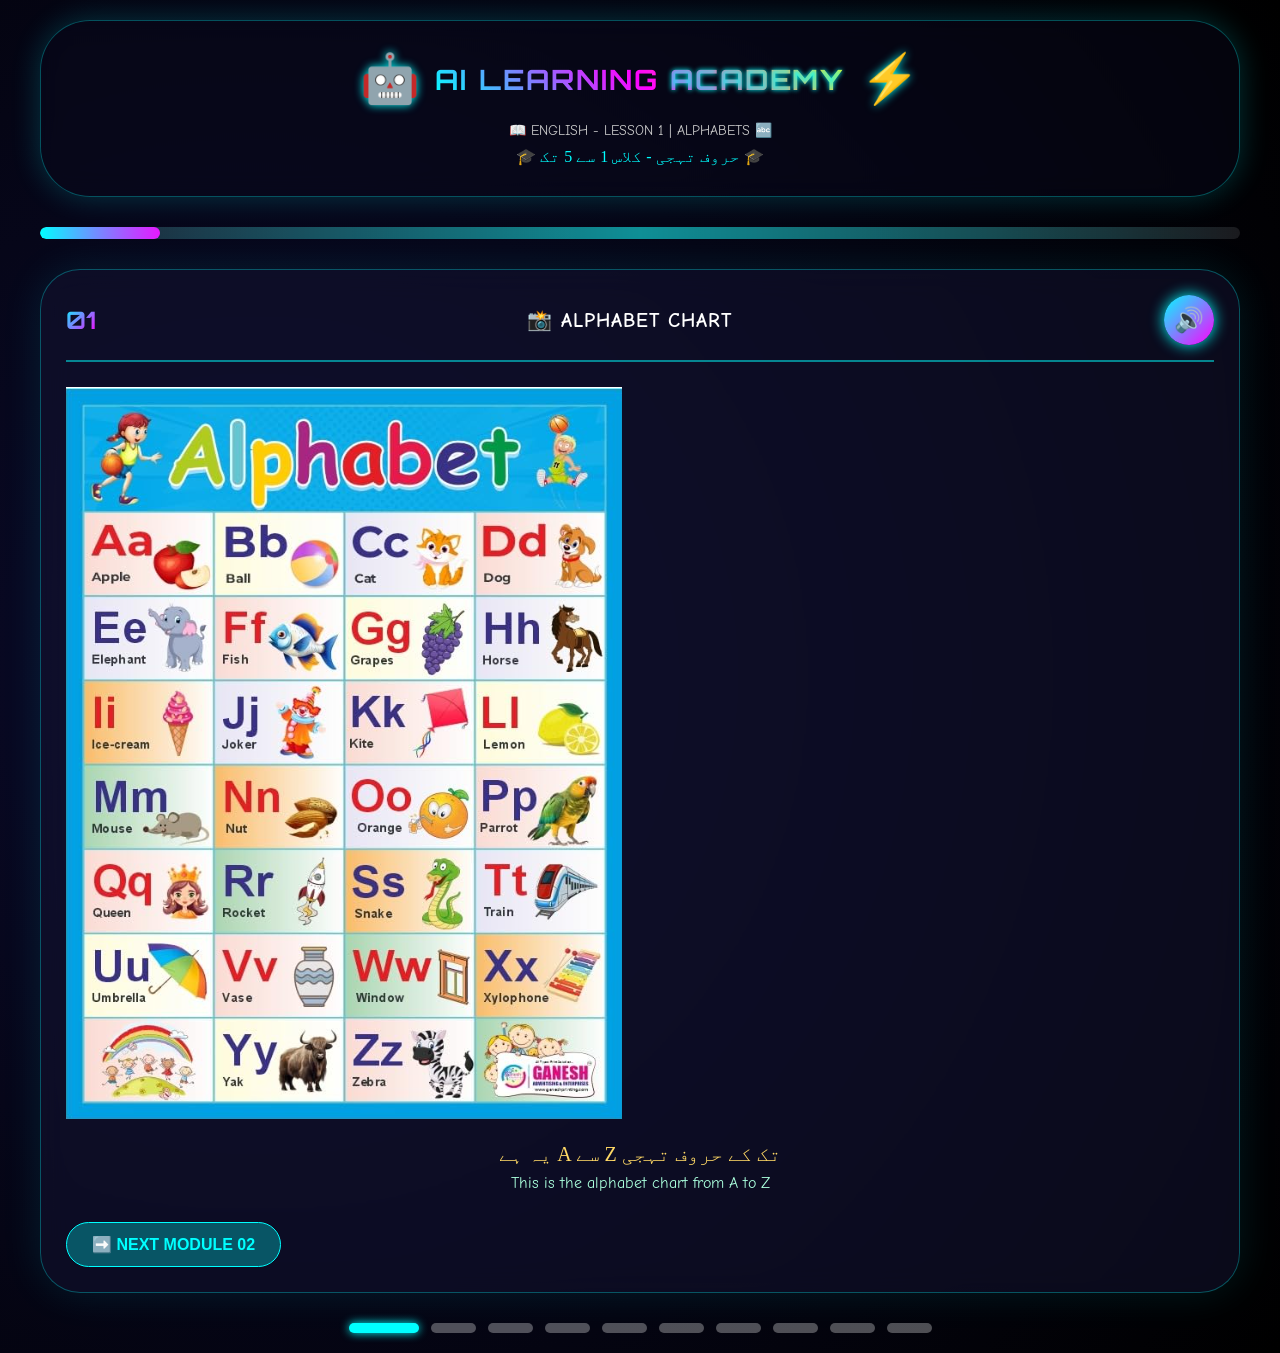
==== index.html @ c257095f "Lession-1 Dates-24-4-2026 First" ====
<!DOCTYPE html>
<html lang="ur">
<head>
    <meta charset="UTF-8">
    <meta name="viewport" content="width=device-width, initial-scale=1.0, user-scalable=yes, viewport-fit=cover">
    <title>AI Kids Learning - English Lesson 1: Alphabets</title>
    <link rel="stylesheet" href="style.css">
    <link href="https://fonts.googleapis.com/css2?family=Orbitron:wght@400;700;900&family=Comic+Neue:wght@400;700&display=swap" rel="stylesheet">
</head>
<body>
    <div class="glass-container">
        <!-- Futuristic Header - Animation Removed -->
        <header class="futuristic-header">
            <div class="hologram-effect">
                <span class="ai-emoji">🤖</span>
                <h1>AI LEARNING<span class="glow-text"> ACADEMY</span></h1>
                <span class="ai-emoji">⚡</span>
            </div>
            <div class="lesson-badge">
                <p>📖 ENGLISH - LESSON 1 | ALPHABETS 🔤</p>
                <p class="urdu-header">🎓 حروف تہجی - کلاس 1 سے 5 تک 🎓</p>
            </div>
        </header>

        <!-- Neon Progress Bar -->
        <div class="neon-progress">
            <div class="progress-bar-fill" id="progressBarFill"></div>
            <div class="progress-glow"></div>
        </div>

        <!-- Main Touch-Friendly Modules -->
        <main id="mainContent">
            <!-- MODULE 1: Alphabet Image -->
            <div id="module1" class="module active" data-module="1">
                <div class="module-card glass-card">
                    <div class="module-title">
                        <span class="module-num">01</span>
                        <h2>📸 ALPHABET CHART</h2>
                        <button class="voice-btn" data-voice="module1">🔊</button>
                    </div>
                    <div class="module-content">
                        <div class="image-container">
                            <img src="images/Alphabets.png" alt="Alphabets" id="alphabetImage" onerror="this.src='https://via.placeholder.com/800x400/1a1a2e/0ee?text=ALPHABETS+A+TO+Z'">
                            <div class="image-glow"></div>
                        </div>
                        <div class="bilingual-text">
                            <p class="urdu-text">یہ ہے A سے Z تک کے حروف تہجی</p>
                            <p class="english-text">This is the alphabet chart from A to Z</p>
                        </div>
                    </div>
                    <div class="nav-buttons">
                        <button class="next-btn" data-next="module2">➡️ NEXT MODULE 02</button>
                    </div>
                </div>
            </div>

            <!-- MODULE 2: A to E -->
            <div id="module2" class="module" data-module="2">
                <div class="module-card glass-card">
                    <div class="module-title">
                        <span class="module-num">02</span>
                        <h2>🎨 A - E | حروف ا سے ای</h2>
                        <button class="voice-btn" data-voice="module2">🔊</button>
                    </div>
                    <div class="module-content">
                        <div class="letters-futuristic">
                            <div class="letter-tile" data-letter="A" data-urdu="اے - سیب" data-eng="A for Apple">A <span class="letter-urdu">(اے - سیب)</span></div>
                            <div class="letter-tile" data-letter="B" data-urdu="بی - گیند" data-eng="B for Ball">B <span class="letter-urdu">(بی - گیند)</span></div>
                            <div class="letter-tile" data-letter="C" data-urdu="سی - بلی" data-eng="C for Cat">C <span class="letter-urdu">(سی - بلی)</span></div>
                            <div class="letter-tile" data-letter="D" data-urdu="ڈی - کتا" data-eng="D for Dog">D <span class="letter-urdu">(ڈی - کتا)</span></div>
                            <div class="letter-tile" data-letter="E" data-urdu="ای - ہاتھی" data-eng="E for Elephant">E <span class="letter-urdu">(ای - ہاتھی)</span></div>
                        </div>
                        <div class="bilingual-text">
                            <p class="urdu-text">ان حروف کو ٹچ کریں اور سنیں</p>
                            <p class="english-text">Tap any letter to learn and listen</p>
                        </div>
                    </div>
                    <div class="nav-buttons">
                        <button class="prev-btn" data-prev="module1">⬅️ PREV</button>
                        <button class="next-btn" data-next="module3">NEXT ➡️</button>
                    </div>
                </div>
            </div>

            <!-- MODULE 3: F to J Floating -->
            <div id="module3" class="module" data-module="3">
                <div class="module-card glass-card">
                    <div class="module-title">
                        <span class="module-num">03</span>
                        <h2>🎭 F - J | حروف ایف سے جے</h2>
                        <button class="voice-btn" data-voice="module3">🔊</button>
                    </div>
                    <div class="module-content">
                        <div class="floating-letters">
                            <div class="float-tile" data-letter="F" data-urdu="ایف - مچھلی" data-eng="F for Fish">F 🐟</div>
                            <div class="float-tile" data-letter="G" data-urdu="جی - انگور" data-eng="G for Grapes">G 🍇</div>
                            <div class="float-tile" data-letter="H" data-urdu="ایچ - گھر" data-eng="H for House">H 🏠</div>
                            <div class="float-tile" data-letter="I" data-urdu="آئی - آئس کریم" data-eng="I for Ice Cream">I 🍦</div>
                            <div class="float-tile" data-letter="J" data-urdu="جے - جوس" data-eng="J for Juice">J 🥤</div>
                        </div>
                        <div class="bilingual-text">
                            <p class="urdu-text">یہ حروف حرکت کر رہے ہیں - انہیں ٹچ کریں</p>
                            <p class="english-text">Floating letters - tap to learn</p>
                        </div>
                    </div>
                    <div class="nav-buttons">
                        <button class="prev-btn" data-prev="module2">⬅️ PREV</button>
                        <button class="next-btn" data-next="module4">NEXT ➡️</button>
                    </div>
                </div>
            </div>

            <!-- MODULE 4: K to O Emoji -->
            <div id="module4" class="module" data-module="4">
                <div class="module-card glass-card">
                    <div class="module-title">
                        <span class="module-num">04</span>
                        <h2>😊 K - O | حروف کے سے او</h2>
                        <button class="voice-btn" data-voice="module4">🔊</button>
                    </div>
                    <div class="module-content">
                        <div class="emoji-grid">
                            <div class="emoji-tile" data-letter="K" data-urdu="کے - بادشاہ" data-eng="K for King">K 👑</div>
                            <div class="emoji-tile" data-letter="L" data-urdu="ایل - شیر" data-eng="L for Lion">L 🦁</div>
                            <div class="emoji-tile" data-letter="M" data-urdu="ایم - بندر" data-eng="M for Monkey">M 🐒</div>
                            <div class="emoji-tile" data-letter="N" data-urdu="این - گھونسلا" data-eng="N for Nest">N 🪹</div>
                            <div class="emoji-tile" data-letter="O" data-urdu="او - الو" data-eng="O for Owl">O 🦉</div>
                        </div>
                    </div>
                    <div class="nav-buttons">
                        <button class="prev-btn" data-prev="module3">⬅️ PREV</button>
                        <button class="next-btn" data-next="module5">NEXT ➡️</button>
                    </div>
                </div>
            </div>

            <!-- MODULE 5: Simple Match Game - Fixed -->
            <div id="module5" class="module" data-module="5">
                <div class="module-card glass-card">
                    <div class="module-title">
                        <span class="module-num">05</span>
                        <h2>🧩 MATCH THE LETTER | حرف ملائیں</h2>
                        <button class="voice-btn" data-voice="module5">🔊</button>
                    </div>
                    <div class="module-content">
                        <div class="puzzle-hint">
                            <p class="urdu-hint">👉 کھیلنے کا طریقہ: پہلے بائیں طرف والے حرف کو ٹچ کریں، پھر دائیں طرف والی تصویر کو ٹچ کریں 👈</p>
                            <p class="english-hint">👉 How to play: First tap the letter on the left, then tap the picture on the right 👈</p>
                        </div>
                        <div class="match-simple">
                            <div class="match-letters">
                                <div class="match-letter" data-letter="P" data-match="penguin">🔤 P</div>
                                <div class="match-letter" data-letter="Q" data-match="queen">🔤 Q</div>
                                <div class="match-letter" data-letter="R" data-match="rabbit">🔤 R</div>
                            </div>
                            <div class="match-pictures">
                                <div class="match-pic" data-pic="penguin">🐧 Penguin</div>
                                <div class="match-pic" data-pic="queen">👸 Queen</div>
                                <div class="match-pic" data-pic="rabbit">🐇 Rabbit</div>
                            </div>
                        </div>
                        <div id="matchMessage" class="match-message"></div>
                    </div>
                    <div class="nav-buttons">
                        <button class="prev-btn" data-prev="module4">⬅️ PREV</button>
                        <button class="next-btn" data-next="module6">NEXT ➡️</button>
                    </div>
                </div>
            </div>

            <!-- MODULE 6: U to Z Click Voice -->
            <div id="module6" class="module" data-module="6">
                <div class="module-card glass-card">
                    <div class="module-title">
                        <span class="module-num">06</span>
                        <h2>🎯 U - Z | حروف یو سے زیڈ</h2>
                        <button class="voice-btn" data-voice="module6">🔊</button>
                    </div>
                    <div class="module-content">
                        <div class="voice-letters">
                            <button class="voice-letter" data-letter="U" data-urdu="یو - چھتری" data-eng="U for Umbrella">U ☔</button>
                            <button class="voice-letter" data-letter="V" data-urdu="وی - وائلن" data-eng="V for Violin">V 🎻</button>
                            <button class="voice-letter" data-letter="W" data-urdu="ڈبلیو - وہیل" data-eng="W for Whale">W 🐋</button>
                            <button class="voice-letter" data-letter="X" data-urdu="ایکس - ایکس رے" data-eng="X for X-ray">X 🦴</button>
                            <button class="voice-letter" data-letter="Y" data-urdu="وائی - یویو" data-eng="Y for Yoyo">Y 🪀</button>
                            <button class="voice-letter" data-letter="Z" data-urdu="زیڈ - زیبرا" data-eng="Z for Zebra">Z 🦓</button>
                        </div>
                    </div>
                    <div class="nav-buttons">
                        <button class="prev-btn" data-prev="module5">⬅️ PREV</button>
                        <button class="next-btn" data-next="module7">NEXT ➡️</button>
                    </div>
                </div>
            </div>

            <!-- MODULE 7: Vowels Special -->
            <div id="module7" class="module" data-module="7">
                <div class="module-card glass-card">
                    <div class="module-title">
                        <span class="module-num">07</span>
                        <h2>⭐ VOWELS</h2>
                        <button class="voice-btn" data-voice="module7">🔊</button>
                    </div>
                    <div class="module-content">
                        <div class="vowels-neon">
                            <div class="vowel-neon" data-vowel="A">A 🎵</div>
                            <div class="vowel-neon" data-vowel="E">E 🎵</div>
                            <div class="vowel-neon" data-vowel="I">I 🎵</div>
                            <div class="vowel-neon" data-vowel="O">O 🎵</div>
                            <div class="vowel-neon" data-vowel="U">U 🎵</div>
                        </div>
                        <div class="bilingual-text">
                            <p class="english-text">These are vowels - every word needs a vowel</p>
                        </div>
                    </div>
                    <div class="nav-buttons">
                        <button class="prev-btn" data-prev="module6">⬅️ PREV</button>
                        <button class="next-btn" data-next="module8">NEXT ➡️</button>
                    </div>
                </div>
            </div>

                <!-- MODULE 8: Capital & Small - Random Button Changes Boxes -->
            <div id="module8" class="module" data-module="8">
                <div class="module-card glass-card">
                    <div class="module-title">
                        <span class="module-num">08</span>
                        <h2>🔠 CAPITAL & SMALL | بڑے اور چھوٹے حروف</h2>
                        <button class="voice-btn" data-voice="module8">🔊</button>
                    </div>
                    <div class="module-content">
                        <!-- Dynamic boxes - will change on random click -->
                        <div class="case-new" id="caseNewContainer">
                            <div class="capital-box" data-letter="A" data-type="capital">A <span class="capital-label">Capital A</span></div>
                            <div class="small-box" data-letter="a" data-type="small">a <span class="small-label">small a</span></div>
                            <div class="capital-box" data-letter="B" data-type="capital">B <span class="capital-label">Capital B</span></div>
                            <div class="small-box" data-letter="b" data-type="small">b <span class="small-label">small b</span></div>
                            <div class="capital-box" data-letter="C" data-type="capital">C <span class="capital-label">Capital C</span></div>
                            <div class="small-box" data-letter="c" data-type="small">c <span class="small-label">small c</span></div>
                        </div>
                        
                        <!-- Random Button -->
                        <div class="random-section">
                            <button id="randomLetterBtn" class="random-btn">🎲 RANDOM LETTER | کوئی بھی حرف 🎲</button>
                        </div>
                        
                        <div class="bilingual-text">
                            <p class="urdu-text">بڑے حروف (Capital) اور چھوٹے حروف (Small) - انہیں ٹچ کریں</p>
                            <p class="english-text">Capital letters and small letters - tap to listen</p>
                        </div>
                    </div>
                    <div class="nav-buttons">
                        <button class="prev-btn" data-prev="module7">⬅️ PREV</button>
                        <button class="next-btn" data-next="module9">NEXT ➡️</button>
                    </div>
                </div>
            </div>
            <!-- MODULE 9: Find Letter Game - Fixed -->
            <div id="module9" class="module" data-module="9">
                <div class="module-card glass-card">
                    <div class="module-title">
                        <span class="module-num">09</span>
                        <h2>🎮 FIND THE LETTER | حرف تلاش کریں</h2>
                        <button class="voice-btn" data-voice="module9">🔊</button>
                    </div>
                    <div class="module-content">
                        <div class="game-neon">
                            <p class="game-question-en" id="gameQuestionEn">Find letter "K"</p>
                            <p class="game-question-ur" id="gameQuestionUr">K حرف ڈھونڈو</p>
                            <div class="game-options" id="gameOptions"></div>
                            <div id="gameMsg" class="game-msg"></div>
                        </div>
                    </div>
                    <div class="nav-buttons">
                        <button class="prev-btn" data-prev="module8">⬅️ PREV</button>
                        <button class="next-btn" data-next="module10">NEXT ➡️</button>
                    </div>
                </div>
            </div>

            <!-- MODULE 10: Quiz - Fixed Voice -->
            <div id="module10" class="module" data-module="10">
                <div class="module-card glass-card">
                    <div class="module-title">
                        <span class="module-num">10</span>
                        <h2>🏆 FINAL QUIZ | آخری سوالات</h2>
                        <button class="voice-btn" data-voice="module10">🔊</button>
                    </div>
                    <div class="module-content">
                        <div id="quizContainer" class="quiz-neon"></div>
                        <button id="submitQuiz" class="submit-neon">✅ SUBMIT QUIZ</button>
                        <div id="quizResult" class="quiz-result"></div>
                    </div>
                    <div class="nav-buttons">
                        <button class="prev-btn" data-prev="module9">⬅️ PREV</button>
                    </div>
                </div>
            </div>
        </main>

        <!-- Touch Navigation Dots -->
        <div class="nav-dots" id="navDots"></div>
    </div>

    <script src="script.js"></script>
</body>
</html>
---- style.css ----
* {
    margin: 0;
    padding: 0;
    box-sizing: border-box;
    -webkit-tap-highlight-color: transparent;
}

body {
    min-height: 100vh;
    background: radial-gradient(circle at 20% 50%, #0a0a2a, #000000);
    font-family: 'Comic Neue', 'Orbitron', cursive;
    padding: 20px;
    overflow-x: hidden;
}

.glass-container {
    max-width: 1200px;
    margin: 0 auto;
}

/* Futuristic Header - NO ANIMATION */
.futuristic-header {
    text-align: center;
    padding: 30px 20px;
    background: rgba(10, 10, 30, 0.4);
    backdrop-filter: blur(12px);
    border-radius: 50px;
    margin-bottom: 30px;
    border: 1px solid rgba(0, 255, 255, 0.3);
    box-shadow: 0 0 30px rgba(0, 255, 255, 0.2);
}

.hologram-effect {
    display: flex;
    align-items: center;
    justify-content: center;
    gap: 15px;
    flex-wrap: wrap;
}

.ai-emoji {
    font-size: 48px;
    filter: drop-shadow(0 0 5px cyan);
}

.hologram-effect h1 {
    font-family: 'Orbitron', monospace;
    font-size: 28px;
    background: linear-gradient(45deg, cyan, magenta, yellow);
    -webkit-background-clip: text;
    background-clip: text;
    color: transparent;
    letter-spacing: 2px;
}

.glow-text {
    text-shadow: 0 0 5px cyan;
}

.lesson-badge {
    margin-top: 15px;
    font-size: 14px;
    color: #ccc;
}

.urdu-header {
    font-family: 'Noto Nastaliq Urdu', 'Jameel Noori Nastaleeq', serif;
    font-size: 16px;
    color: #0ff;
    margin-top: 8px;
}

/* Neon Progress Bar */
.neon-progress {
    position: relative;
    height: 12px;
    background: rgba(255,255,255,0.1);
    border-radius: 10px;
    margin-bottom: 30px;
    overflow: hidden;
}

.progress-bar-fill {
    width: 0%;
    height: 100%;
    background: linear-gradient(90deg, cyan, magenta);
    border-radius: 10px;
    transition: width 0.5s ease;
}

.progress-glow {
    position: absolute;
    top: 0;
    left: 0;
    width: 100%;
    height: 100%;
    background: linear-gradient(90deg, transparent, rgba(0,255,255,0.5), transparent);
    animation: shine 2s infinite;
}

@keyframes shine {
    0% { transform: translateX(-100%); }
    100% { transform: translateX(100%); }
}

/* Module Cards */
.module {
    display: none;
}

.module.active {
    display: block;
    animation: fadeSlide 0.5s ease;
}

@keyframes fadeSlide {
    from { opacity: 0; transform: translateX(30px); }
    to { opacity: 1; transform: translateX(0); }
}

.glass-card {
    background: rgba(20, 20, 50, 0.5);
    backdrop-filter: blur(15px);
    border-radius: 40px;
    border: 1px solid rgba(0, 255, 255, 0.3);
    box-shadow: 0 0 40px rgba(0, 255, 255, 0.1);
    padding: 25px;
}

.module-title {
    display: flex;
    align-items: center;
    justify-content: space-between;
    flex-wrap: wrap;
    gap: 15px;
    margin-bottom: 25px;
    padding-bottom: 15px;
    border-bottom: 2px solid rgba(0, 255, 255, 0.5);
}

.module-num {
    font-family: 'Orbitron', monospace;
    font-size: 24px;
    font-weight: bold;
    background: linear-gradient(135deg, cyan, magenta);
    -webkit-background-clip: text;
    background-clip: text;
    color: transparent;
}

.module-title h2 {
    font-size: 20px;
    color: white;
    letter-spacing: 1px;
}

.voice-btn {
    background: linear-gradient(135deg, cyan, magenta);
    border: none;
    width: 50px;
    height: 50px;
    border-radius: 50%;
    font-size: 24px;
    cursor: pointer;
    transition: all 0.3s;
    box-shadow: 0 0 15px cyan;
}

.voice-btn:active {
    transform: scale(0.9);
}

/* Bilingual Text */
.bilingual-text {
    text-align: center;
    margin: 20px 0;
}

.urdu-text {
    font-family: 'Noto Nastaliq Urdu', 'Jameel Noori Nastaleeq', serif;
    font-size: 20px;
    color: #ffd966;
    margin-bottom: 8px;
}

.english-text {
    font-size: 16px;
    color: #aaffdd;
}

/* Touch Letters */
.letters-futuristic, .floating-letters, .emoji-grid, .voice-letters, .vowels-neon {
    display: grid;
    grid-template-columns: repeat(auto-fit, minmax(120px, 1fr));
    gap: 15px;
    margin: 20px 0;
}

.letter-tile, .float-tile, .emoji-tile, .voice-letter, .vowel-neon {
    background: rgba(0, 255, 255, 0.1);
    border: 1px solid rgba(0, 255, 255, 0.5);
    border-radius: 20px;
    padding: 20px;
    text-align: center;
    font-size: 28px;
    font-weight: bold;
    color: cyan;
    cursor: pointer;
    transition: all 0.2s;
}

.letter-tile:active, .float-tile:active, .emoji-tile:active, .voice-letter:active {
    transform: scale(0.95);
    background: rgba(0, 255, 255, 0.3);
}

.letter-urdu {
    display: block;
    font-size: 14px;
    color: #ffaa88;
    font-family: 'Noto Nastaliq Urdu', serif;
}

/* Floating Animation */
.float-tile {
    animation: float 3s ease-in-out infinite;
}

@keyframes float {
    0%, 100% { transform: translateY(0px); }
    50% { transform: translateY(-15px); }
}

/* Module 5 - Simple Match Game */
.puzzle-hint {
    background: rgba(0, 255, 255, 0.2);
    border-radius: 20px;
    padding: 15px;
    margin-bottom: 20px;
    text-align: center;
}

.urdu-hint {
    font-family: 'Noto Nastaliq Urdu', serif;
    font-size: 16px;
    color: #ffd966;
    margin-bottom: 8px;
}

.english-hint {
    font-size: 14px;
    color: #aaffdd;
}

.match-simple {
    display: flex;
    justify-content: space-between;
    gap: 30px;
    flex-wrap: wrap;
}

.match-letters, .match-pictures {
    flex: 1;
    display: flex;
    flex-direction: column;
    gap: 15px;
}

.match-letter, .match-pic {
    background: rgba(0, 255, 255, 0.2);
    border: 2px solid cyan;
    border-radius: 20px;
    padding: 20px;
    text-align: center;
    font-size: 28px;
    font-weight: bold;
    color: cyan;
    cursor: pointer;
    transition: all 0.2s;
}

.match-letter.selected, .match-pic.selected {
    background: cyan;
    color: black;
    box-shadow: 0 0 20px cyan;
}

.match-letter:active, .match-pic:active {
    transform: scale(0.95);
}

.match-letter.matched, .match-pic.matched {
    background: #4CAF50;
    color: white;
    border-color: #4CAF50;
    cursor: default;
    opacity: 0.7;
}

.match-message {
    margin-top: 20px;
    padding: 15px;
    text-align: center;
    font-size: 18px;
    border-radius: 15px;
}

/* Module 8 - Capital/Small Design */
.case-new {
    display: grid;
    grid-template-columns: repeat(3, 1fr);
    gap: 20px;
    margin: 20px 0;
}

.capital-box, .small-box {
    background: rgba(0, 255, 255, 0.15);
    border: 2px solid cyan;
    border-radius: 25px;
    padding: 25px;
    text-align: center;
    cursor: pointer;
    transition: all 0.2s;
}

.capital-box {
    background: rgba(255, 0, 255, 0.15);
    border-color: magenta;
}

.capital-box:active, .small-box:active {
    transform: scale(0.95);
}

.capital-box {
    font-size: 48px;
    font-weight: bold;
    color: magenta;
}

.small-box {
    font-size: 48px;
    font-weight: bold;
    color: cyan;
}

.capital-label, .small-label {
    display: block;
    font-size: 14px;
    margin-top: 10px;
}

.capital-label {
    color: #ff88ff;
}

.small-label {
    color: #88ffff;
}

/* Random Section */
.random-section {
    text-align: center;
    margin: 25px 0;
    padding: 20px;
    background: rgba(0, 255, 255, 0.1);
    border-radius: 30px;
}

.random-btn {
    background: linear-gradient(135deg, #ff9800, #ff5722);
    border: none;
    padding: 15px 30px;
    font-size: 18px;
    font-weight: bold;
    border-radius: 50px;
    cursor: pointer;
    color: white;
    transition: all 0.2s;
}

.random-btn:active {
    transform: scale(0.95);
}

.random-display {
    margin-top: 20px;
    font-size: 64px;
    font-weight: bold;
    padding: 20px;
    background: rgba(0,0,0,0.5);
    border-radius: 30px;
    display: inline-block;
    min-width: 150px;
}

/* Module 9 Game */
.game-neon {
    text-align: center;
    padding: 20px;
}

.game-question-en {
    font-size: 32px;
    color: cyan;
    margin-bottom: 10px;
    font-weight: bold;
}

.game-question-ur {
    font-family: 'Noto Nastaliq Urdu', serif;
    font-size: 24px;
    color: #ffd966;
    margin-bottom: 25px;
}

.game-options {
    display: grid;
    grid-template-columns: repeat(2, 1fr);
    gap: 15px;
    max-width: 400px;
    margin: 0 auto;
}

.game-option {
    background: rgba(0, 255, 255, 0.2);
    padding: 20px;
    font-size: 32px;
    font-weight: bold;
    border: 1px solid cyan;
    border-radius: 20px;
    cursor: pointer;
    transition: all 0.2s;
}

.game-option:active {
    transform: scale(0.95);
    background: cyan;
    color: black;
}

.game-msg {
    margin-top: 20px;
    font-size: 18px;
    padding: 15px;
    border-radius: 15px;
}

/* Module 10 Quiz */
.quiz-neon {
    margin-bottom: 25px;
}

.quiz-question {
    background: rgba(0,0,0,0.5);
    border-radius: 20px;
    padding: 15px;
    margin-bottom: 15px;
}

.quiz-question p {
    color: white;
    font-size: 18px;
    margin-bottom: 12px;
}

.quiz-options {
    display: flex;
    flex-wrap: wrap;
    gap: 12px;
}

.quiz-option {
    display: flex;
    align-items: center;
    gap: 8px;
    background: rgba(255,255,255,0.1);
    padding: 10px 15px;
    border-radius: 30px;
    cursor: pointer;
}

.quiz-option span {
    color: white;
}

.quiz-option input {
    cursor: pointer;
    width: 18px;
    height: 18px;
}

.voice-btn-small {
    background: cyan;
    border: none;
    padding: 8px 16px;
    border-radius: 20px;
    font-size: 14px;
    cursor: pointer;
    margin-top: 10px;
    font-weight: bold;
}

.voice-btn-small:active {
    transform: scale(0.95);
}

.submit-neon {
    background: linear-gradient(135deg, cyan, magenta);
    border: none;
    padding: 15px 40px;
    font-size: 18px;
    font-weight: bold;
    border-radius: 50px;
    cursor: pointer;
    width: 100%;
    margin-top: 15px;
}

.quiz-result {
    margin-top: 20px;
    padding: 15px;
    text-align: center;
    font-size: 18px;
    border-radius: 20px;
}

/* Navigation Buttons */
.nav-buttons {
    display: flex;
    justify-content: space-between;
    gap: 15px;
    margin-top: 30px;
}

.prev-btn, .next-btn {
    background: rgba(0, 255, 255, 0.3);
    border: 1px solid cyan;
    padding: 12px 25px;
    border-radius: 40px;
    font-size: 16px;
    font-weight: bold;
    color: cyan;
    cursor: pointer;
    transition: all 0.2s;
}

.prev-btn:active, .next-btn:active {
    transform: scale(0.95);
    background: cyan;
    color: black;
}

/* Navigation Dots */
.nav-dots {
    display: flex;
    justify-content: center;
    gap: 12px;
    margin-top: 30px;
    flex-wrap: wrap;
}

.dot {
    width: 45px;
    height: 10px;
    background: rgba(255,255,255,0.3);
    border-radius: 10px;
    cursor: pointer;
    transition: all 0.3s;
}

.dot.active {
    background: cyan;
    width: 70px;
    box-shadow: 0 0 10px cyan;
}

/* Responsive */
@media (max-width: 768px) {
    body {
        padding: 10px;
    }
    
    .glass-card {
        padding: 15px;
    }
    
    .module-title h2 {
        font-size: 16px;
    }
    
    .letter-tile, .float-tile, .emoji-tile {
        font-size: 22px;
        padding: 12px;
    }
    
    .game-option {
        font-size: 24px;
        padding: 12px;
    }
    
    .case-new {
        grid-template-columns: repeat(2, 1fr);
    }
    
    .capital-box, .small-box {
        padding: 15px;
        font-size: 36px;
    }
    
    .random-display {
        font-size: 48px;
    }
}

@media (max-width: 480px) {
    .letters-futuristic, .floating-letters {
        grid-template-columns: repeat(2, 1fr);
    }
    
    .match-simple {
        flex-direction: column;
    }
    
    .case-new {
        grid-template-columns: repeat(2, 1fr);
    }
}
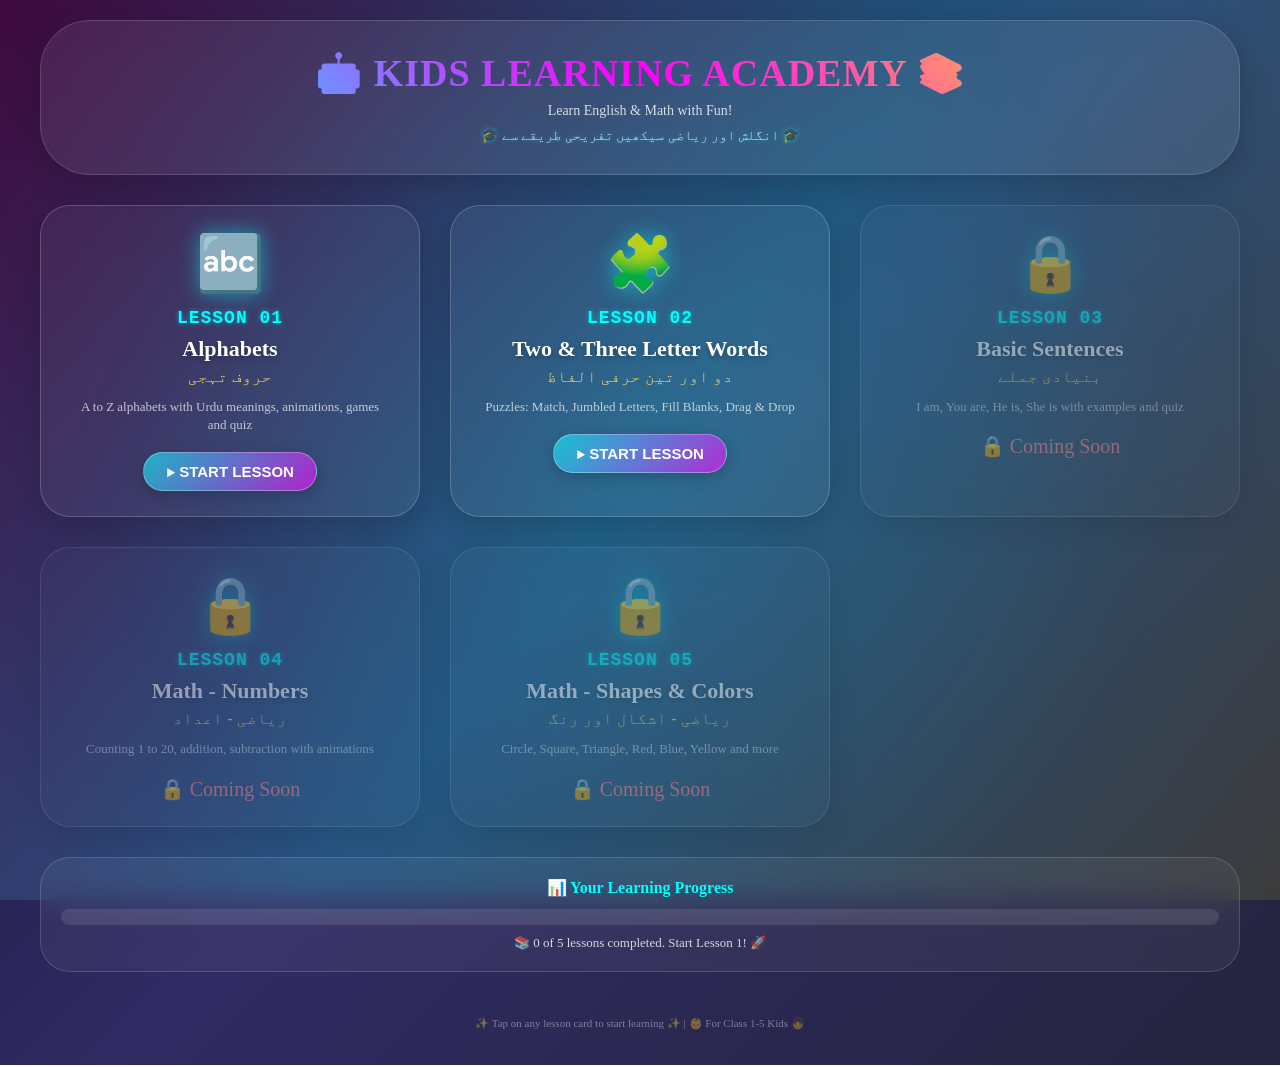
==== commit ceb0aa85: "Second-Commit date-26-402026" ====
--- a/index.html
+++ b/index.html
@@ -2,306 +2,519 @@
 <html lang="ur">
 <head>
     <meta charset="UTF-8">
-    <meta name="viewport" content="width=device-width, initial-scale=1.0, user-scalable=yes, viewport-fit=cover">
-    <title>AI Kids Learning - English Lesson 1: Alphabets</title>
-    <link rel="stylesheet" href="style.css">
-    <link href="https://fonts.googleapis.com/css2?family=Orbitron:wght@400;700;900&family=Comic+Neue:wght@400;700&display=swap" rel="stylesheet">
+    <meta name="viewport" content="width=device-width, initial-scale=1.0, user-scalable=yes">
+    <title>Kids Learning Academy - All Lessons</title>
+    <style>
+        /* Index Page Style - Pure Glassmorphism + Gradient Background */
+* {
+    margin: 0;
+    padding: 0;
+    box-sizing: border-box;
+    -webkit-tap-highlight-color: transparent;
+}
+
+body {
+    min-height: 100vh;
+    background: linear-gradient(135deg, #0f0c29, #302b63, #24243e);
+    font-family: 'Comic Neue', 'Segoe UI Emoji', 'Orbitron', cursive;
+    padding: 15px;
+    overflow-x: hidden;
+    position: relative;
+}
+
+/* Animated Gradient Background */
+body::before {
+    content: '';
+    position: fixed;
+    top: 0;
+    left: 0;
+    width: 100%;
+    height: 100%;
+    background: linear-gradient(125deg, 
+        rgba(255, 0, 150, 0.2), 
+        rgba(0, 255, 255, 0.2), 
+        rgba(255, 255, 0, 0.1));
+    z-index: -2;
+}
+
+body::after {
+    content: '';
+    position: fixed;
+    top: 0;
+    left: 0;
+    width: 100%;
+    height: 100%;
+    background: radial-gradient(circle at 50% 50%, rgba(0, 255, 255, 0.1), transparent 70%);
+    z-index: -1;
+}
+
+.container {
+    max-width: 1200px;
+    margin: 0 auto;
+    position: relative;
+    z-index: 1;
+}
+
+/* Pure Glass Header */
+.header {
+    text-align: center;
+    padding: 30px 20px;
+    background: rgba(255, 255, 255, 0.08);
+    backdrop-filter: blur(15px);
+    -webkit-backdrop-filter: blur(15px);
+    border-radius: 50px;
+    margin-bottom: 30px;
+    border: 1px solid rgba(255, 255, 255, 0.15);
+    box-shadow: 0 8px 32px rgba(0, 0, 0, 0.2);
+}
+
+.header h1 {
+    font-size: 28px;
+    background: linear-gradient(45deg, #00ffff, #ff00ff, #ffff00);
+    -webkit-background-clip: text;
+    background-clip: text;
+    color: transparent;
+    margin-bottom: 8px;
+    letter-spacing: 1px;
+}
+
+.header p {
+    color: rgba(255, 255, 255, 0.8);
+    font-size: 14px;
+}
+
+.urdu-title {
+    font-family: 'Noto Nastaliq Urdu', 'Jameel Noori Nastaleeq', serif;
+    color: #00ffff;
+    margin-top: 8px;
+    font-size: 16px;
+    text-shadow: 0 0 5px rgba(0, 255, 255, 0.5);
+}
+
+/* Lessons Grid - Mobile First */
+.lessons-grid {
+    display: grid;
+    grid-template-columns: 1fr;
+    gap: 20px;
+    margin-bottom: 30px;
+}
+
+/* Pure Glass Card - Mirror Effect */
+.lesson-card {
+    background: rgba(255, 255, 255, 0.05);
+    backdrop-filter: blur(20px);
+    -webkit-backdrop-filter: blur(20px);
+    border-radius: 30px;
+    border: 1px solid rgba(255, 255, 255, 0.2);
+    padding: 25px 20px;
+    text-align: center;
+    cursor: pointer;
+    transition: all 0.3s ease;
+    box-shadow: 0 8px 32px rgba(0, 0, 0, 0.2);
+}
+
+/* Mirror shine effect on card */
+.lesson-card::before {
+    content: '';
+    position: absolute;
+    top: 0;
+    left: -100%;
+    width: 100%;
+    height: 100%;
+    background: linear-gradient(90deg, transparent, rgba(255, 255, 255, 0.2), transparent);
+    transition: left 0.5s ease;
+    border-radius: 30px;
+}
+
+.lesson-card:hover::before {
+    left: 100%;
+}
+
+.lesson-card {
+    position: relative;
+    overflow: hidden;
+}
+
+.lesson-card:active {
+    transform: scale(0.98);
+}
+
+/* Locked Card */
+.lesson-card.locked {
+    opacity: 0.5;
+    cursor: not-allowed;
+}
+
+.lesson-card.locked:active {
+    transform: none;
+}
+
+.lesson-card.locked::before {
+    display: none;
+}
+
+/* Icons */
+.lesson-icon {
+    font-size: 55px;
+    margin-bottom: 12px;
+    filter: drop-shadow(0 0 10px rgba(0, 255, 255, 0.5));
+}
+
+.lesson-number {
+    font-family: 'Orbitron', monospace;
+    font-size: 18px;
+    font-weight: bold;
+    color: #00ffff;
+    margin-bottom: 8px;
+    letter-spacing: 1px;
+    text-shadow: 0 0 5px rgba(0, 255, 255, 0.5);
+}
+
+.lesson-title {
+    font-size: 24px;
+    font-weight: bold;
+    color: white;
+    margin-bottom: 6px;
+    text-shadow: 0 2px 5px rgba(0, 0, 0, 0.3);
+}
+
+.lesson-title-urdu {
+    font-family: 'Noto Nastaliq Urdu', 'Jameel Noori Nastaleeq', serif;
+    font-size: 16px;
+    color: #ffd966;
+    margin-bottom: 12px;
+}
+
+.lesson-desc {
+    color: rgba(255, 255, 255, 0.7);
+    font-size: 13px;
+    margin-bottom: 18px;
+    line-height: 1.4;
+    padding: 0 10px;
+}
+
+.lock-icon {
+    font-size: 20px;
+    color: #ff8888;
+    margin-top: 8px;
+}
+
+/* Glass Play Button */
+.play-btn {
+    background: linear-gradient(135deg, rgba(0, 255, 255, 0.6), rgba(255, 0, 255, 0.6));
+    border: 1px solid rgba(255, 255, 255, 0.3);
+    padding: 10px 22px;
+    border-radius: 40px;
+    font-size: 15px;
+    font-weight: bold;
+    color: white;
+    cursor: pointer;
+    transition: all 0.2s;
+    backdrop-filter: blur(4px);
+    box-shadow: 0 4px 15px rgba(0, 0, 0, 0.2);
+}
+
+.play-btn:active {
+    transform: scale(0.94);
+}
+
+/* Progress Section - Glass */
+.progress-section {
+    background: rgba(255, 255, 255, 0.05);
+    backdrop-filter: blur(15px);
+    -webkit-backdrop-filter: blur(15px);
+    border-radius: 30px;
+    padding: 20px;
+    margin-top: 20px;
+    border: 1px solid rgba(255, 255, 255, 0.15);
+}
+
+.progress-title {
+    text-align: center;
+    color: #00ffff;
+    font-size: 16px;
+    margin-bottom: 12px;
+    font-weight: bold;
+}
+
+.progress-bar-container {
+    background: rgba(255, 255, 255, 0.1);
+    border-radius: 20px;
+    height: 16px;
+    overflow: hidden;
+}
+
+.progress-bar {
+    width: 10%;
+    height: 100%;
+    background: linear-gradient(90deg, #00ffff, #ff00ff);
+    border-radius: 20px;
+    transition: width 0.5s ease;
+    box-shadow: 0 0 10px rgba(0, 255, 255, 0.5);
+}
+
+.progress-text {
+    text-align: center;
+    color: rgba(255, 255, 255, 0.8);
+    margin-top: 10px;
+    font-size: 13px;
+}
+
+/* Footer */
+.footer {
+    text-align: center;
+    margin-top: 30px;
+    padding: 15px;
+    color: rgba(255, 255, 255, 0.4);
+    font-size: 11px;
+}
+
+/* Tablet View */
+@media (min-width: 600px) {
+    body {
+        padding: 20px;
+    }
+    
+    .lessons-grid {
+        grid-template-columns: repeat(2, 1fr);
+        gap: 25px;
+    }
+    
+    .header h1 {
+        font-size: 32px;
+    }
+    
+    .lesson-title {
+        font-size: 22px;
+    }
+}
+
+/* Desktop View */
+@media (min-width: 900px) {
+    .lessons-grid {
+        grid-template-columns: repeat(3, 1fr);
+        gap: 30px;
+    }
+    
+    .header h1 {
+        font-size: 38px;
+    }
+    
+    .lesson-card:hover {
+        transform: translateY(-8px);
+        border-color: rgba(0, 255, 255, 0.5);
+        box-shadow: 0 15px 45px rgba(0, 0, 0, 0.3);
+        background: rgba(255, 255, 255, 0.08);
+    }
+    
+    .lesson-card.locked:hover {
+        transform: none;
+    }
+}
+
+/* Small Mobile Landscape */
+@media (max-width: 480px) {
+    body {
+        padding: 10px;
+    }
+    
+    .lesson-card {
+        padding: 18px 15px;
+    }
+    
+    .lesson-icon {
+        font-size: 48px;
+    }
+    
+    .lesson-title {
+        font-size: 20px;
+    }
+    
+    .lesson-number {
+        font-size: 15px;
+    }
+    
+    .play-btn {
+        padding: 8px 18px;
+        font-size: 13px;
+    }
+}
+    </style>
 </head>
 <body>
-    <div class="glass-container">
-        <!-- Futuristic Header - Animation Removed -->
-        <header class="futuristic-header">
-            <div class="hologram-effect">
-                <span class="ai-emoji">🤖</span>
-                <h1>AI LEARNING<span class="glow-text"> ACADEMY</span></h1>
-                <span class="ai-emoji">⚡</span>
+    <div class="container">
+        <!-- Header -->
+        <div class="header">
+            <h1>🤖 KIDS LEARNING ACADEMY 📚</h1>
+            <p>Learn English & Math with Fun!</p>
+            <p class="urdu-title">🎓 انگلش اور ریاضی سیکھیں تفریحی طریقے سے 🎓</p>
+        </div>
+
+        <!-- Lessons Grid -->
+        <div class="lessons-grid" id="lessonsGrid">
+            <!-- Lesson 1 Card -->
+            <div class="lesson-card" data-lesson="1" data-url="lecture-1/lession_1.html">
+                <div class="lesson-icon">🔤</div>
+                <div class="lesson-number">LESSON 01</div>
+                <div class="lesson-title">Alphabets</div>
+                <div class="lesson-title-urdu">حروف تہجی</div>
+                <div class="lesson-desc">A to Z alphabets with Urdu meanings, animations, games and quiz</div>
+                <button class="play-btn">▶ START LESSON</button>
             </div>
-            <div class="lesson-badge">
-                <p>📖 ENGLISH - LESSON 1 | ALPHABETS 🔤</p>
-                <p class="urdu-header">🎓 حروف تہجی - کلاس 1 سے 5 تک 🎓</p>
+
+            <!-- Lesson 2 Card -->
+            <div class="lesson-card" data-lesson="2" data-url="lecture-2/lession_2.html">
+                <div class="lesson-icon">🧩</div>
+                <div class="lesson-number">LESSON 02</div>
+                <div class="lesson-title">Two & Three Letter Words</div>
+                <div class="lesson-title-urdu">دو اور تین حرفی الفاظ</div>
+                <div class="lesson-desc">Puzzles: Match, Jumbled Letters, Fill Blanks, Drag & Drop</div>
+                <button class="play-btn">▶ START LESSON</button>
             </div>
-        </header>
-
-        <!-- Neon Progress Bar -->
-        <div class="neon-progress">
-            <div class="progress-bar-fill" id="progressBarFill"></div>
-            <div class="progress-glow"></div>
+
+            <!-- Lesson 3 Card (Coming Soon - Locked) -->
+            <div class="lesson-card locked" data-lesson="3" data-url="#">
+                <div class="lesson-icon">🔒</div>
+                <div class="lesson-number">LESSON 03</div>
+                <div class="lesson-title">Basic Sentences</div>
+                <div class="lesson-title-urdu">بنیادی جملے</div>
+                <div class="lesson-desc">I am, You are, He is, She is with examples and quiz</div>
+                <div class="lock-icon">🔒 Coming Soon</div>
+            </div>
+
+            <!-- Lesson 4 Card (Coming Soon - Locked) -->
+            <div class="lesson-card locked" data-lesson="4" data-url="#">
+                <div class="lesson-icon">🔒</div>
+                <div class="lesson-number">LESSON 04</div>
+                <div class="lesson-title">Math - Numbers</div>
+                <div class="lesson-title-urdu">ریاضی - اعداد</div>
+                <div class="lesson-desc">Counting 1 to 20, addition, subtraction with animations</div>
+                <div class="lock-icon">🔒 Coming Soon</div>
+            </div>
+
+            <!-- Lesson 5 Card (Coming Soon - Locked) -->
+            <div class="lesson-card locked" data-lesson="5" data-url="#">
+                <div class="lesson-icon">🔒</div>
+                <div class="lesson-number">LESSON 05</div>
+                <div class="lesson-title">Math - Shapes & Colors</div>
+                <div class="lesson-title-urdu">ریاضی - اشکال اور رنگ</div>
+                <div class="lesson-desc">Circle, Square, Triangle, Red, Blue, Yellow and more</div>
+                <div class="lock-icon">🔒 Coming Soon</div>
+            </div>
         </div>
 
-        <!-- Main Touch-Friendly Modules -->
-        <main id="mainContent">
-            <!-- MODULE 1: Alphabet Image -->
-            <div id="module1" class="module active" data-module="1">
-                <div class="module-card glass-card">
-                    <div class="module-title">
-                        <span class="module-num">01</span>
-                        <h2>📸 ALPHABET CHART</h2>
-                        <button class="voice-btn" data-voice="module1">🔊</button>
-                    </div>
-                    <div class="module-content">
-                        <div class="image-container">
-                            <img src="images/Alphabets.png" alt="Alphabets" id="alphabetImage" onerror="this.src='https://via.placeholder.com/800x400/1a1a2e/0ee?text=ALPHABETS+A+TO+Z'">
-                            <div class="image-glow"></div>
-                        </div>
-                        <div class="bilingual-text">
-                            <p class="urdu-text">یہ ہے A سے Z تک کے حروف تہجی</p>
-                            <p class="english-text">This is the alphabet chart from A to Z</p>
-                        </div>
-                    </div>
-                    <div class="nav-buttons">
-                        <button class="next-btn" data-next="module2">➡️ NEXT MODULE 02</button>
-                    </div>
-                </div>
+        <!-- Progress Section -->
+        <div class="progress-section">
+            <div class="progress-title">📊 Your Learning Progress</div>
+            <div class="progress-bar-container">
+                <div class="progress-bar" id="progressBar"></div>
             </div>
-
-            <!-- MODULE 2: A to E -->
-            <div id="module2" class="module" data-module="2">
-                <div class="module-card glass-card">
-                    <div class="module-title">
-                        <span class="module-num">02</span>
-                        <h2>🎨 A - E | حروف ا سے ای</h2>
-                        <button class="voice-btn" data-voice="module2">🔊</button>
-                    </div>
-                    <div class="module-content">
-                        <div class="letters-futuristic">
-                            <div class="letter-tile" data-letter="A" data-urdu="اے - سیب" data-eng="A for Apple">A <span class="letter-urdu">(اے - سیب)</span></div>
-                            <div class="letter-tile" data-letter="B" data-urdu="بی - گیند" data-eng="B for Ball">B <span class="letter-urdu">(بی - گیند)</span></div>
-                            <div class="letter-tile" data-letter="C" data-urdu="سی - بلی" data-eng="C for Cat">C <span class="letter-urdu">(سی - بلی)</span></div>
-                            <div class="letter-tile" data-letter="D" data-urdu="ڈی - کتا" data-eng="D for Dog">D <span class="letter-urdu">(ڈی - کتا)</span></div>
-                            <div class="letter-tile" data-letter="E" data-urdu="ای - ہاتھی" data-eng="E for Elephant">E <span class="letter-urdu">(ای - ہاتھی)</span></div>
-                        </div>
-                        <div class="bilingual-text">
-                            <p class="urdu-text">ان حروف کو ٹچ کریں اور سنیں</p>
-                            <p class="english-text">Tap any letter to learn and listen</p>
-                        </div>
-                    </div>
-                    <div class="nav-buttons">
-                        <button class="prev-btn" data-prev="module1">⬅️ PREV</button>
-                        <button class="next-btn" data-next="module3">NEXT ➡️</button>
-                    </div>
-                </div>
-            </div>
-
-            <!-- MODULE 3: F to J Floating -->
-            <div id="module3" class="module" data-module="3">
-                <div class="module-card glass-card">
-                    <div class="module-title">
-                        <span class="module-num">03</span>
-                        <h2>🎭 F - J | حروف ایف سے جے</h2>
-                        <button class="voice-btn" data-voice="module3">🔊</button>
-                    </div>
-                    <div class="module-content">
-                        <div class="floating-letters">
-                            <div class="float-tile" data-letter="F" data-urdu="ایف - مچھلی" data-eng="F for Fish">F 🐟</div>
-                            <div class="float-tile" data-letter="G" data-urdu="جی - انگور" data-eng="G for Grapes">G 🍇</div>
-                            <div class="float-tile" data-letter="H" data-urdu="ایچ - گھر" data-eng="H for House">H 🏠</div>
-                            <div class="float-tile" data-letter="I" data-urdu="آئی - آئس کریم" data-eng="I for Ice Cream">I 🍦</div>
-                            <div class="float-tile" data-letter="J" data-urdu="جے - جوس" data-eng="J for Juice">J 🥤</div>
-                        </div>
-                        <div class="bilingual-text">
-                            <p class="urdu-text">یہ حروف حرکت کر رہے ہیں - انہیں ٹچ کریں</p>
-                            <p class="english-text">Floating letters - tap to learn</p>
-                        </div>
-                    </div>
-                    <div class="nav-buttons">
-                        <button class="prev-btn" data-prev="module2">⬅️ PREV</button>
-                        <button class="next-btn" data-next="module4">NEXT ➡️</button>
-                    </div>
-                </div>
-            </div>
-
-            <!-- MODULE 4: K to O Emoji -->
-            <div id="module4" class="module" data-module="4">
-                <div class="module-card glass-card">
-                    <div class="module-title">
-                        <span class="module-num">04</span>
-                        <h2>😊 K - O | حروف کے سے او</h2>
-                        <button class="voice-btn" data-voice="module4">🔊</button>
-                    </div>
-                    <div class="module-content">
-                        <div class="emoji-grid">
-                            <div class="emoji-tile" data-letter="K" data-urdu="کے - بادشاہ" data-eng="K for King">K 👑</div>
-                            <div class="emoji-tile" data-letter="L" data-urdu="ایل - شیر" data-eng="L for Lion">L 🦁</div>
-                            <div class="emoji-tile" data-letter="M" data-urdu="ایم - بندر" data-eng="M for Monkey">M 🐒</div>
-                            <div class="emoji-tile" data-letter="N" data-urdu="این - گھونسلا" data-eng="N for Nest">N 🪹</div>
-                            <div class="emoji-tile" data-letter="O" data-urdu="او - الو" data-eng="O for Owl">O 🦉</div>
-                        </div>
-                    </div>
-                    <div class="nav-buttons">
-                        <button class="prev-btn" data-prev="module3">⬅️ PREV</button>
-                        <button class="next-btn" data-next="module5">NEXT ➡️</button>
-                    </div>
-                </div>
-            </div>
-
-            <!-- MODULE 5: Simple Match Game - Fixed -->
-            <div id="module5" class="module" data-module="5">
-                <div class="module-card glass-card">
-                    <div class="module-title">
-                        <span class="module-num">05</span>
-                        <h2>🧩 MATCH THE LETTER | حرف ملائیں</h2>
-                        <button class="voice-btn" data-voice="module5">🔊</button>
-                    </div>
-                    <div class="module-content">
-                        <div class="puzzle-hint">
-                            <p class="urdu-hint">👉 کھیلنے کا طریقہ: پہلے بائیں طرف والے حرف کو ٹچ کریں، پھر دائیں طرف والی تصویر کو ٹچ کریں 👈</p>
-                            <p class="english-hint">👉 How to play: First tap the letter on the left, then tap the picture on the right 👈</p>
-                        </div>
-                        <div class="match-simple">
-                            <div class="match-letters">
-                                <div class="match-letter" data-letter="P" data-match="penguin">🔤 P</div>
-                                <div class="match-letter" data-letter="Q" data-match="queen">🔤 Q</div>
-                                <div class="match-letter" data-letter="R" data-match="rabbit">🔤 R</div>
-                            </div>
-                            <div class="match-pictures">
-                                <div class="match-pic" data-pic="penguin">🐧 Penguin</div>
-                                <div class="match-pic" data-pic="queen">👸 Queen</div>
-                                <div class="match-pic" data-pic="rabbit">🐇 Rabbit</div>
-                            </div>
-                        </div>
-                        <div id="matchMessage" class="match-message"></div>
-                    </div>
-                    <div class="nav-buttons">
-                        <button class="prev-btn" data-prev="module4">⬅️ PREV</button>
-                        <button class="next-btn" data-next="module6">NEXT ➡️</button>
-                    </div>
-                </div>
-            </div>
-
-            <!-- MODULE 6: U to Z Click Voice -->
-            <div id="module6" class="module" data-module="6">
-                <div class="module-card glass-card">
-                    <div class="module-title">
-                        <span class="module-num">06</span>
-                        <h2>🎯 U - Z | حروف یو سے زیڈ</h2>
-                        <button class="voice-btn" data-voice="module6">🔊</button>
-                    </div>
-                    <div class="module-content">
-                        <div class="voice-letters">
-                            <button class="voice-letter" data-letter="U" data-urdu="یو - چھتری" data-eng="U for Umbrella">U ☔</button>
-                            <button class="voice-letter" data-letter="V" data-urdu="وی - وائلن" data-eng="V for Violin">V 🎻</button>
-                            <button class="voice-letter" data-letter="W" data-urdu="ڈبلیو - وہیل" data-eng="W for Whale">W 🐋</button>
-                            <button class="voice-letter" data-letter="X" data-urdu="ایکس - ایکس رے" data-eng="X for X-ray">X 🦴</button>
-                            <button class="voice-letter" data-letter="Y" data-urdu="وائی - یویو" data-eng="Y for Yoyo">Y 🪀</button>
-                            <button class="voice-letter" data-letter="Z" data-urdu="زیڈ - زیبرا" data-eng="Z for Zebra">Z 🦓</button>
-                        </div>
-                    </div>
-                    <div class="nav-buttons">
-                        <button class="prev-btn" data-prev="module5">⬅️ PREV</button>
-                        <button class="next-btn" data-next="module7">NEXT ➡️</button>
-                    </div>
-                </div>
-            </div>
-
-            <!-- MODULE 7: Vowels Special -->
-            <div id="module7" class="module" data-module="7">
-                <div class="module-card glass-card">
-                    <div class="module-title">
-                        <span class="module-num">07</span>
-                        <h2>⭐ VOWELS</h2>
-                        <button class="voice-btn" data-voice="module7">🔊</button>
-                    </div>
-                    <div class="module-content">
-                        <div class="vowels-neon">
-                            <div class="vowel-neon" data-vowel="A">A 🎵</div>
-                            <div class="vowel-neon" data-vowel="E">E 🎵</div>
-                            <div class="vowel-neon" data-vowel="I">I 🎵</div>
-                            <div class="vowel-neon" data-vowel="O">O 🎵</div>
-                            <div class="vowel-neon" data-vowel="U">U 🎵</div>
-                        </div>
-                        <div class="bilingual-text">
-                            <p class="english-text">These are vowels - every word needs a vowel</p>
-                        </div>
-                    </div>
-                    <div class="nav-buttons">
-                        <button class="prev-btn" data-prev="module6">⬅️ PREV</button>
-                        <button class="next-btn" data-next="module8">NEXT ➡️</button>
-                    </div>
-                </div>
-            </div>
-
-                <!-- MODULE 8: Capital & Small - Random Button Changes Boxes -->
-            <div id="module8" class="module" data-module="8">
-                <div class="module-card glass-card">
-                    <div class="module-title">
-                        <span class="module-num">08</span>
-                        <h2>🔠 CAPITAL & SMALL | بڑے اور چھوٹے حروف</h2>
-                        <button class="voice-btn" data-voice="module8">🔊</button>
-                    </div>
-                    <div class="module-content">
-                        <!-- Dynamic boxes - will change on random click -->
-                        <div class="case-new" id="caseNewContainer">
-                            <div class="capital-box" data-letter="A" data-type="capital">A <span class="capital-label">Capital A</span></div>
-                            <div class="small-box" data-letter="a" data-type="small">a <span class="small-label">small a</span></div>
-                            <div class="capital-box" data-letter="B" data-type="capital">B <span class="capital-label">Capital B</span></div>
-                            <div class="small-box" data-letter="b" data-type="small">b <span class="small-label">small b</span></div>
-                            <div class="capital-box" data-letter="C" data-type="capital">C <span class="capital-label">Capital C</span></div>
-                            <div class="small-box" data-letter="c" data-type="small">c <span class="small-label">small c</span></div>
-                        </div>
-                        
-                        <!-- Random Button -->
-                        <div class="random-section">
-                            <button id="randomLetterBtn" class="random-btn">🎲 RANDOM LETTER | کوئی بھی حرف 🎲</button>
-                        </div>
-                        
-                        <div class="bilingual-text">
-                            <p class="urdu-text">بڑے حروف (Capital) اور چھوٹے حروف (Small) - انہیں ٹچ کریں</p>
-                            <p class="english-text">Capital letters and small letters - tap to listen</p>
-                        </div>
-                    </div>
-                    <div class="nav-buttons">
-                        <button class="prev-btn" data-prev="module7">⬅️ PREV</button>
-                        <button class="next-btn" data-next="module9">NEXT ➡️</button>
-                    </div>
-                </div>
-            </div>
-            <!-- MODULE 9: Find Letter Game - Fixed -->
-            <div id="module9" class="module" data-module="9">
-                <div class="module-card glass-card">
-                    <div class="module-title">
-                        <span class="module-num">09</span>
-                        <h2>🎮 FIND THE LETTER | حرف تلاش کریں</h2>
-                        <button class="voice-btn" data-voice="module9">🔊</button>
-                    </div>
-                    <div class="module-content">
-                        <div class="game-neon">
-                            <p class="game-question-en" id="gameQuestionEn">Find letter "K"</p>
-                            <p class="game-question-ur" id="gameQuestionUr">K حرف ڈھونڈو</p>
-                            <div class="game-options" id="gameOptions"></div>
-                            <div id="gameMsg" class="game-msg"></div>
-                        </div>
-                    </div>
-                    <div class="nav-buttons">
-                        <button class="prev-btn" data-prev="module8">⬅️ PREV</button>
-                        <button class="next-btn" data-next="module10">NEXT ➡️</button>
-                    </div>
-                </div>
-            </div>
-
-            <!-- MODULE 10: Quiz - Fixed Voice -->
-            <div id="module10" class="module" data-module="10">
-                <div class="module-card glass-card">
-                    <div class="module-title">
-                        <span class="module-num">10</span>
-                        <h2>🏆 FINAL QUIZ | آخری سوالات</h2>
-                        <button class="voice-btn" data-voice="module10">🔊</button>
-                    </div>
-                    <div class="module-content">
-                        <div id="quizContainer" class="quiz-neon"></div>
-                        <button id="submitQuiz" class="submit-neon">✅ SUBMIT QUIZ</button>
-                        <div id="quizResult" class="quiz-result"></div>
-                    </div>
-                    <div class="nav-buttons">
-                        <button class="prev-btn" data-prev="module9">⬅️ PREV</button>
-                    </div>
-                </div>
-            </div>
-        </main>
-
-        <!-- Touch Navigation Dots -->
-        <div class="nav-dots" id="navDots"></div>
+            <div class="progress-text" id="progressText">Lesson 1 Completed! 20% Complete</div>
+        </div>
+
+        <!-- Footer -->
+        <div class="footer">
+            <p>✨ Tap on any lesson card to start learning ✨ | 👶 For Class 1-5 Kids 👧</p>
+        </div>
     </div>
 
-    <script src="script.js"></script>
+    <script>
+        // Load progress from localStorage
+        function loadProgress() {
+            const completedLessons = JSON.parse(localStorage.getItem('completedLessons') || '[]');
+            const totalLessons = 5;
+            const progressPercent = (completedLessons.length / totalLessons) * 100;
+            
+            const progressBar = document.getElementById('progressBar');
+            const progressText = document.getElementById('progressText');
+            
+            if (progressBar) {
+                progressBar.style.width = progressPercent + '%';
+            }
+            
+            if (progressText) {
+                if (completedLessons.includes(1)) {
+                    progressText.innerHTML = `✅ Lesson 1 Completed! ${Math.round(progressPercent)}% Complete. Keep going! 🎉`;
+                } else {
+                    progressText.innerHTML = `📚 ${completedLessons.length} of ${totalLessons} lessons completed. Start Lesson 1! 🚀`;
+                }
+            }
+            
+            // Update lesson 1 card if completed
+            if (completedLessons.includes(1)) {
+                const lesson1Card = document.querySelector('.lesson-card[data-lesson="1"]');
+                if (lesson1Card) {
+                    const playBtn = lesson1Card.querySelector('.play-btn');
+                    if (playBtn) {
+                        playBtn.innerHTML = '🔄 REVIEW LESSON';
+                    }
+                    const icon = lesson1Card.querySelector('.lesson-icon');
+                    if (icon) {
+                        icon.innerHTML = '✅🔤';
+                    }
+                }
+            }
+        }
+        
+        // Mark lesson as completed
+        function markLessonComplete(lessonId) {
+            let completed = JSON.parse(localStorage.getItem('completedLessons') || '[]');
+            if (!completed.includes(lessonId)) {
+                completed.push(lessonId);
+                localStorage.setItem('completedLessons', JSON.stringify(completed));
+            }
+            loadProgress();
+        }
+        
+        // Check if coming back from lesson (check URL params)
+        function checkLessonCompletion() {
+            const urlParams = new URLSearchParams(window.location.search);
+            const completed = urlParams.get('completed');
+            if (completed === '1') {
+                markLessonComplete(1);
+                // Remove param from URL
+                window.history.replaceState({}, document.title, window.location.pathname);
+            }
+        }
+        
+        // Open lesson
+        function openLesson(lessonId, url) {
+            if (url === '#') {
+                alert('📚 This lesson is coming soon! Stay tuned. 🎉\n\nیہ سبق جلد آئے گا!');
+                return;
+            }
+            
+            // Navigate to lesson page
+            window.location.href = url;
+        }
+        
+        // Add click event to all lesson cards
+        document.querySelectorAll('.lesson-card').forEach(card => {
+            card.addEventListener('click', (e) => {
+                // Don't trigger if clicking on button (button has its own handler)
+                if (e.target.classList.contains('play-btn')) {
+                    e.stopPropagation();
+                }
+                const lessonId = card.getAttribute('data-lesson');
+                const url = card.getAttribute('data-url');
+                openLesson(lessonId, url);
+            });
+            
+            // Also add click to play button
+            const playBtn = card.querySelector('.play-btn');
+            if (playBtn) {
+                playBtn.addEventListener('click', (e) => {
+                    e.stopPropagation();
+                    const lessonId = card.getAttribute('data-lesson');
+                    const url = card.getAttribute('data-url');
+                    openLesson(lessonId, url);
+                });
+            }
+        });
+        
+        // Initialize
+        loadProgress();
+        checkLessonCompletion();
+    </script>
 </body>
 </html>
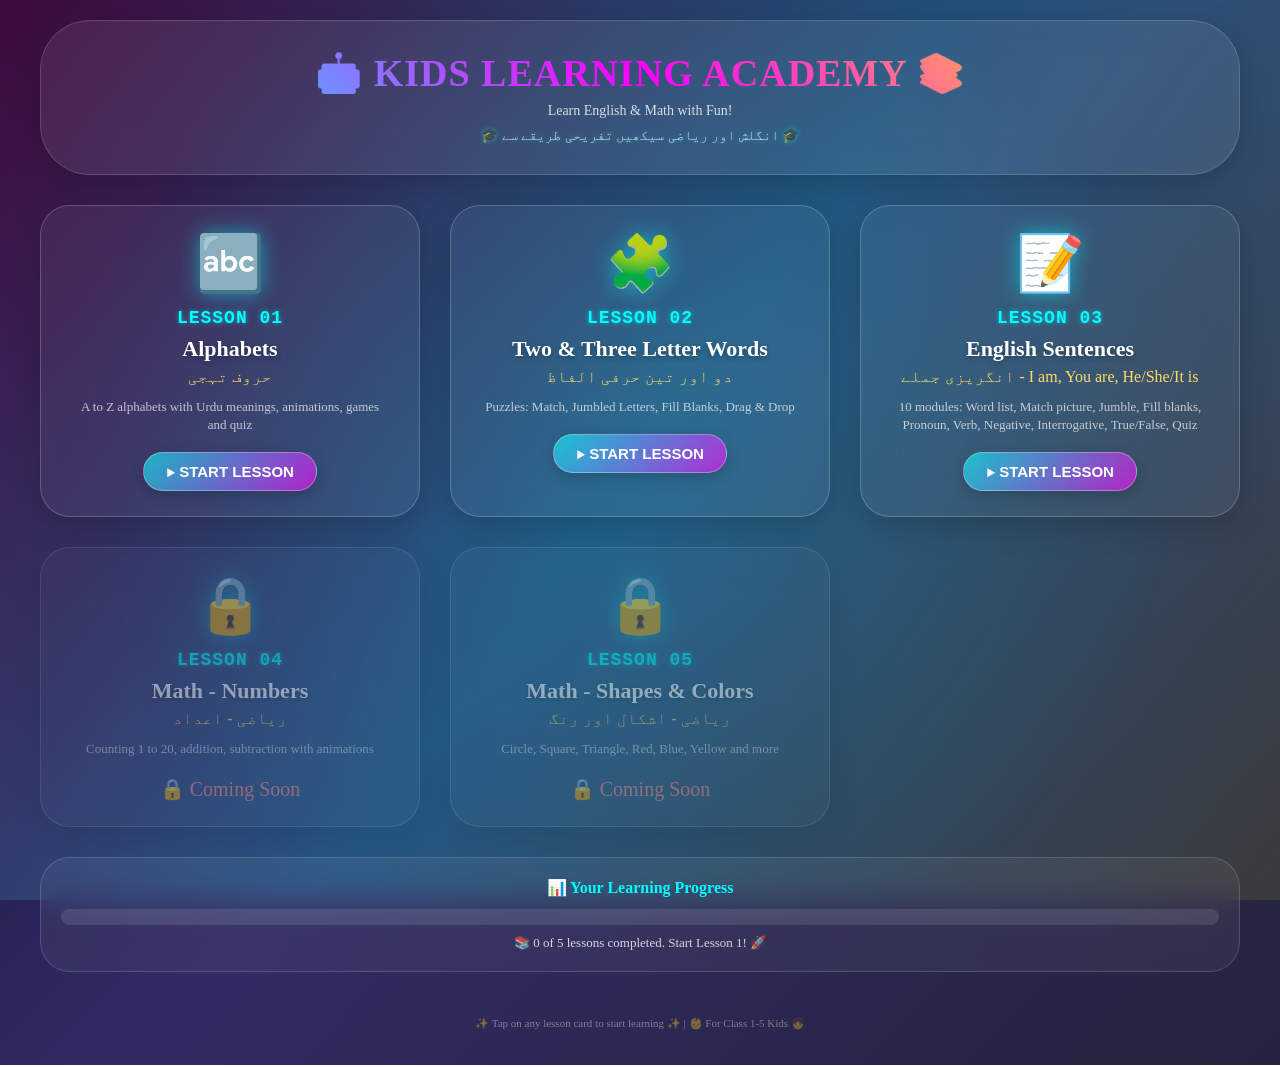
==== commit 885e3d4c: "New Commit" ====
--- a/index.html
+++ b/index.html
@@ -372,14 +372,15 @@
                 <button class="play-btn">▶ START LESSON</button>
             </div>
 
-            <!-- Lesson 3 Card (Coming Soon - Locked) -->
-            <div class="lesson-card locked" data-lesson="3" data-url="#">
-                <div class="lesson-icon">🔒</div>
+
+            <!-- Lesson 3 Card -->
+            <div class="lesson-card" data-lesson="3" data-url="lecture-3/lesson_3.html">
+                <div class="lesson-icon">📝</div>
                 <div class="lesson-number">LESSON 03</div>
-                <div class="lesson-title">Basic Sentences</div>
-                <div class="lesson-title-urdu">بنیادی جملے</div>
-                <div class="lesson-desc">I am, You are, He is, She is with examples and quiz</div>
-                <div class="lock-icon">🔒 Coming Soon</div>
+                <div class="lesson-title">English Sentences</div>
+                <div class="lesson-title-urdu">انگریزی جملے - I am, You are, He/She/It is</div>
+                <div class="lesson-desc">10 modules: Word list, Match picture, Jumble, Fill blanks, Pronoun, Verb, Negative, Interrogative, True/False, Quiz</div>
+                <button class="play-btn">▶ START LESSON</button>
             </div>
 
             <!-- Lesson 4 Card (Coming Soon - Locked) -->
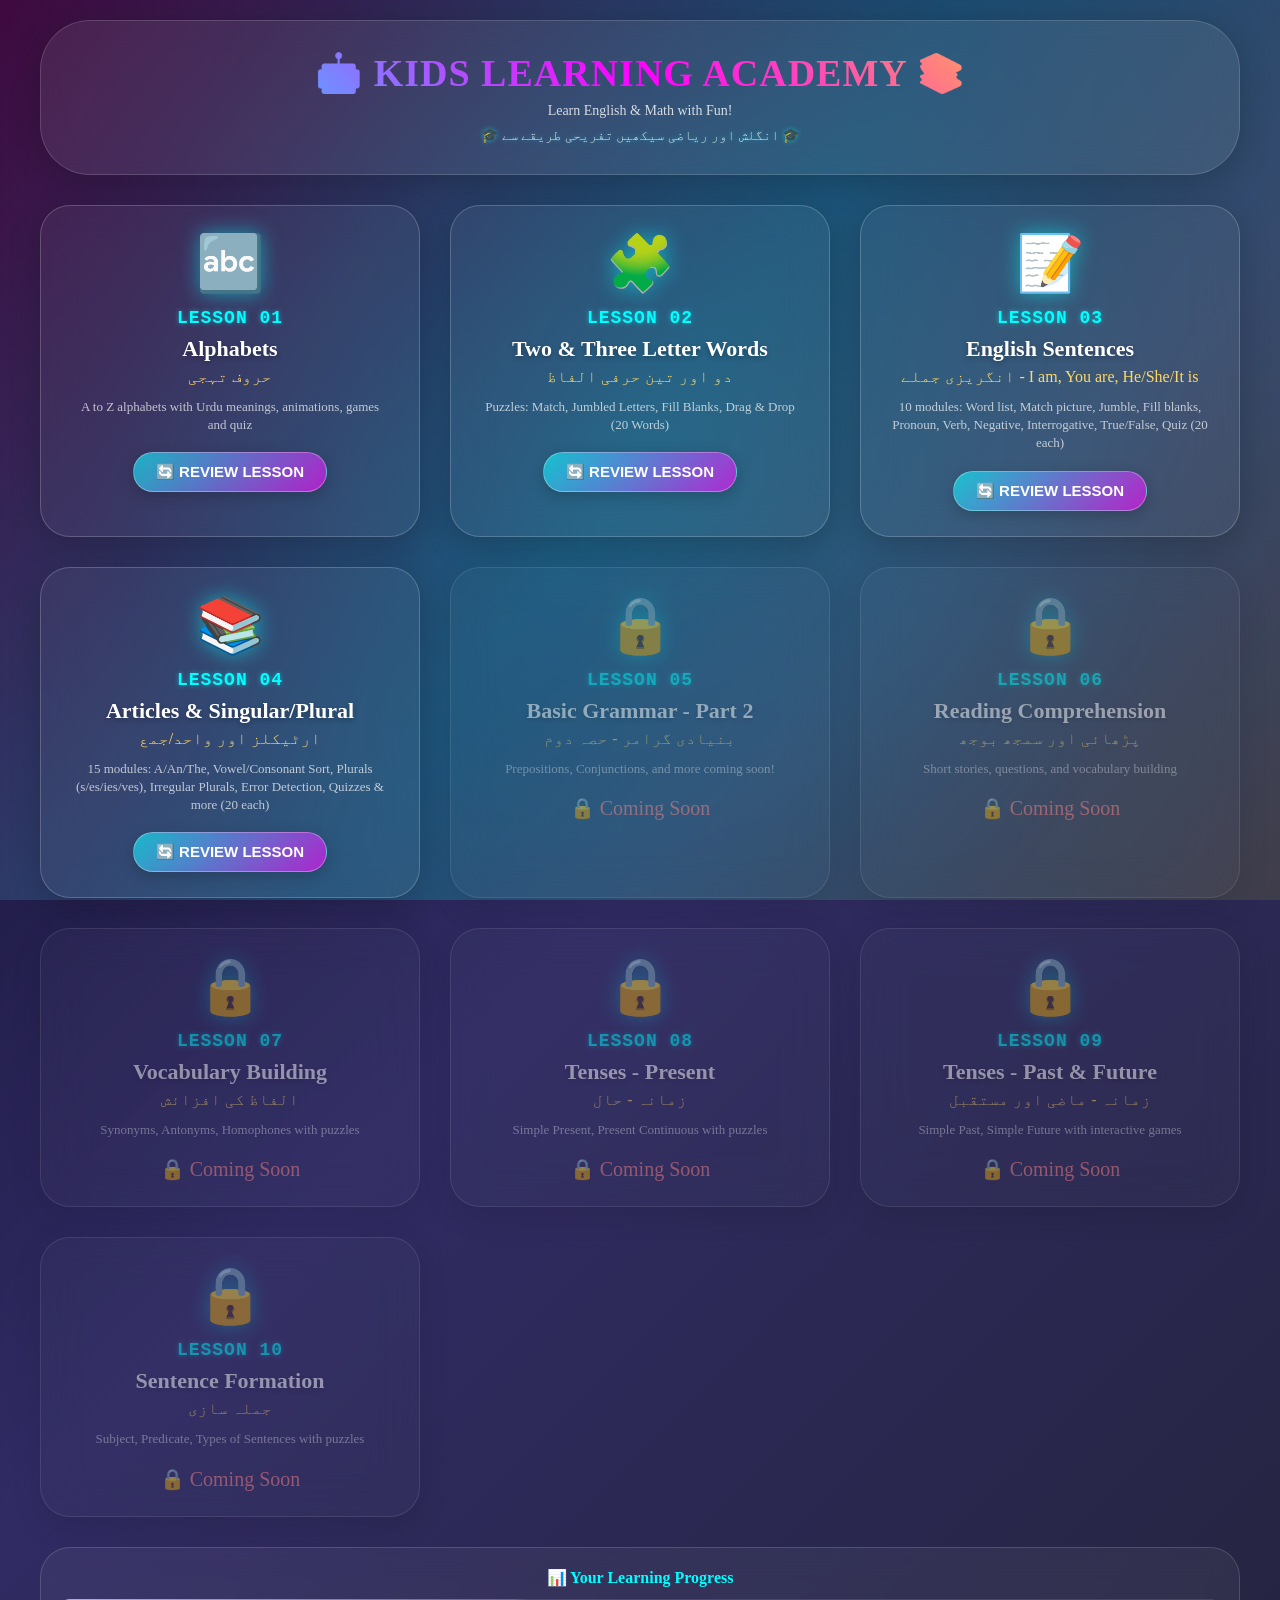
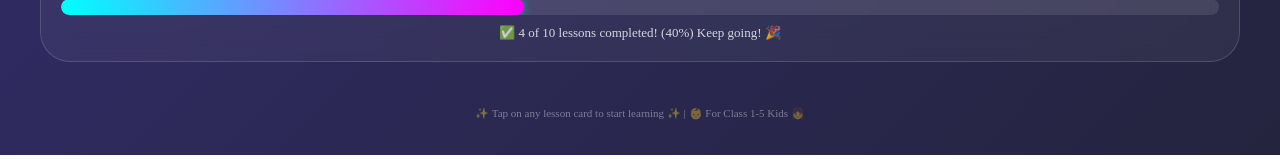
==== commit e92c03ea: "Commit" ====
--- a/index.html
+++ b/index.html
@@ -6,339 +6,336 @@
     <title>Kids Learning Academy - All Lessons</title>
     <style>
         /* Index Page Style - Pure Glassmorphism + Gradient Background */
-* {
-    margin: 0;
-    padding: 0;
-    box-sizing: border-box;
-    -webkit-tap-highlight-color: transparent;
-}
-
-body {
-    min-height: 100vh;
-    background: linear-gradient(135deg, #0f0c29, #302b63, #24243e);
-    font-family: 'Comic Neue', 'Segoe UI Emoji', 'Orbitron', cursive;
-    padding: 15px;
-    overflow-x: hidden;
-    position: relative;
-}
-
-/* Animated Gradient Background */
-body::before {
-    content: '';
-    position: fixed;
-    top: 0;
-    left: 0;
-    width: 100%;
-    height: 100%;
-    background: linear-gradient(125deg, 
-        rgba(255, 0, 150, 0.2), 
-        rgba(0, 255, 255, 0.2), 
-        rgba(255, 255, 0, 0.1));
-    z-index: -2;
-}
-
-body::after {
-    content: '';
-    position: fixed;
-    top: 0;
-    left: 0;
-    width: 100%;
-    height: 100%;
-    background: radial-gradient(circle at 50% 50%, rgba(0, 255, 255, 0.1), transparent 70%);
-    z-index: -1;
-}
-
-.container {
-    max-width: 1200px;
-    margin: 0 auto;
-    position: relative;
-    z-index: 1;
-}
-
-/* Pure Glass Header */
-.header {
-    text-align: center;
-    padding: 30px 20px;
-    background: rgba(255, 255, 255, 0.08);
-    backdrop-filter: blur(15px);
-    -webkit-backdrop-filter: blur(15px);
-    border-radius: 50px;
-    margin-bottom: 30px;
-    border: 1px solid rgba(255, 255, 255, 0.15);
-    box-shadow: 0 8px 32px rgba(0, 0, 0, 0.2);
-}
-
-.header h1 {
-    font-size: 28px;
-    background: linear-gradient(45deg, #00ffff, #ff00ff, #ffff00);
-    -webkit-background-clip: text;
-    background-clip: text;
-    color: transparent;
-    margin-bottom: 8px;
-    letter-spacing: 1px;
-}
-
-.header p {
-    color: rgba(255, 255, 255, 0.8);
-    font-size: 14px;
-}
-
-.urdu-title {
-    font-family: 'Noto Nastaliq Urdu', 'Jameel Noori Nastaleeq', serif;
-    color: #00ffff;
-    margin-top: 8px;
-    font-size: 16px;
-    text-shadow: 0 0 5px rgba(0, 255, 255, 0.5);
-}
-
-/* Lessons Grid - Mobile First */
-.lessons-grid {
-    display: grid;
-    grid-template-columns: 1fr;
-    gap: 20px;
-    margin-bottom: 30px;
-}
-
-/* Pure Glass Card - Mirror Effect */
-.lesson-card {
-    background: rgba(255, 255, 255, 0.05);
-    backdrop-filter: blur(20px);
-    -webkit-backdrop-filter: blur(20px);
-    border-radius: 30px;
-    border: 1px solid rgba(255, 255, 255, 0.2);
-    padding: 25px 20px;
-    text-align: center;
-    cursor: pointer;
-    transition: all 0.3s ease;
-    box-shadow: 0 8px 32px rgba(0, 0, 0, 0.2);
-}
-
-/* Mirror shine effect on card */
-.lesson-card::before {
-    content: '';
-    position: absolute;
-    top: 0;
-    left: -100%;
-    width: 100%;
-    height: 100%;
-    background: linear-gradient(90deg, transparent, rgba(255, 255, 255, 0.2), transparent);
-    transition: left 0.5s ease;
-    border-radius: 30px;
-}
-
-.lesson-card:hover::before {
-    left: 100%;
-}
-
-.lesson-card {
-    position: relative;
-    overflow: hidden;
-}
-
-.lesson-card:active {
-    transform: scale(0.98);
-}
-
-/* Locked Card */
-.lesson-card.locked {
-    opacity: 0.5;
-    cursor: not-allowed;
-}
-
-.lesson-card.locked:active {
-    transform: none;
-}
-
-.lesson-card.locked::before {
-    display: none;
-}
-
-/* Icons */
-.lesson-icon {
-    font-size: 55px;
-    margin-bottom: 12px;
-    filter: drop-shadow(0 0 10px rgba(0, 255, 255, 0.5));
-}
-
-.lesson-number {
-    font-family: 'Orbitron', monospace;
-    font-size: 18px;
-    font-weight: bold;
-    color: #00ffff;
-    margin-bottom: 8px;
-    letter-spacing: 1px;
-    text-shadow: 0 0 5px rgba(0, 255, 255, 0.5);
-}
-
-.lesson-title {
-    font-size: 24px;
-    font-weight: bold;
-    color: white;
-    margin-bottom: 6px;
-    text-shadow: 0 2px 5px rgba(0, 0, 0, 0.3);
-}
-
-.lesson-title-urdu {
-    font-family: 'Noto Nastaliq Urdu', 'Jameel Noori Nastaleeq', serif;
-    font-size: 16px;
-    color: #ffd966;
-    margin-bottom: 12px;
-}
-
-.lesson-desc {
-    color: rgba(255, 255, 255, 0.7);
-    font-size: 13px;
-    margin-bottom: 18px;
-    line-height: 1.4;
-    padding: 0 10px;
-}
-
-.lock-icon {
-    font-size: 20px;
-    color: #ff8888;
-    margin-top: 8px;
-}
-
-/* Glass Play Button */
-.play-btn {
-    background: linear-gradient(135deg, rgba(0, 255, 255, 0.6), rgba(255, 0, 255, 0.6));
-    border: 1px solid rgba(255, 255, 255, 0.3);
-    padding: 10px 22px;
-    border-radius: 40px;
-    font-size: 15px;
-    font-weight: bold;
-    color: white;
-    cursor: pointer;
-    transition: all 0.2s;
-    backdrop-filter: blur(4px);
-    box-shadow: 0 4px 15px rgba(0, 0, 0, 0.2);
-}
-
-.play-btn:active {
-    transform: scale(0.94);
-}
-
-/* Progress Section - Glass */
-.progress-section {
-    background: rgba(255, 255, 255, 0.05);
-    backdrop-filter: blur(15px);
-    -webkit-backdrop-filter: blur(15px);
-    border-radius: 30px;
-    padding: 20px;
-    margin-top: 20px;
-    border: 1px solid rgba(255, 255, 255, 0.15);
-}
-
-.progress-title {
-    text-align: center;
-    color: #00ffff;
-    font-size: 16px;
-    margin-bottom: 12px;
-    font-weight: bold;
-}
-
-.progress-bar-container {
-    background: rgba(255, 255, 255, 0.1);
-    border-radius: 20px;
-    height: 16px;
-    overflow: hidden;
-}
-
-.progress-bar {
-    width: 10%;
-    height: 100%;
-    background: linear-gradient(90deg, #00ffff, #ff00ff);
-    border-radius: 20px;
-    transition: width 0.5s ease;
-    box-shadow: 0 0 10px rgba(0, 255, 255, 0.5);
-}
-
-.progress-text {
-    text-align: center;
-    color: rgba(255, 255, 255, 0.8);
-    margin-top: 10px;
-    font-size: 13px;
-}
-
-/* Footer */
-.footer {
-    text-align: center;
-    margin-top: 30px;
-    padding: 15px;
-    color: rgba(255, 255, 255, 0.4);
-    font-size: 11px;
-}
-
-/* Tablet View */
-@media (min-width: 600px) {
-    body {
-        padding: 20px;
-    }
-    
-    .lessons-grid {
-        grid-template-columns: repeat(2, 1fr);
-        gap: 25px;
-    }
-    
-    .header h1 {
-        font-size: 32px;
-    }
-    
-    .lesson-title {
-        font-size: 22px;
-    }
-}
-
-/* Desktop View */
-@media (min-width: 900px) {
-    .lessons-grid {
-        grid-template-columns: repeat(3, 1fr);
-        gap: 30px;
-    }
-    
-    .header h1 {
-        font-size: 38px;
-    }
-    
-    .lesson-card:hover {
-        transform: translateY(-8px);
-        border-color: rgba(0, 255, 255, 0.5);
-        box-shadow: 0 15px 45px rgba(0, 0, 0, 0.3);
-        background: rgba(255, 255, 255, 0.08);
-    }
-    
-    .lesson-card.locked:hover {
-        transform: none;
-    }
-}
-
-/* Small Mobile Landscape */
-@media (max-width: 480px) {
-    body {
-        padding: 10px;
-    }
-    
-    .lesson-card {
-        padding: 18px 15px;
-    }
-    
-    .lesson-icon {
-        font-size: 48px;
-    }
-    
-    .lesson-title {
-        font-size: 20px;
-    }
-    
-    .lesson-number {
-        font-size: 15px;
-    }
-    
-    .play-btn {
-        padding: 8px 18px;
-        font-size: 13px;
-    }
-}
+        * {
+            margin: 0;
+            padding: 0;
+            box-sizing: border-box;
+            -webkit-tap-highlight-color: transparent;
+        }
+
+        body {
+            min-height: 100vh;
+            background: linear-gradient(135deg, #0f0c29, #302b63, #24243e);
+            font-family: 'Comic Neue', 'Segoe UI Emoji', 'Orbitron', cursive;
+            padding: 15px;
+            overflow-x: hidden;
+            position: relative;
+        }
+
+        /* Animated Gradient Background */
+        body::before {
+            content: '';
+            position: fixed;
+            top: 0;
+            left: 0;
+            width: 100%;
+            height: 100%;
+            background: linear-gradient(125deg, 
+                rgba(255, 0, 150, 0.2), 
+                rgba(0, 255, 255, 0.2), 
+                rgba(255, 255, 0, 0.1));
+            z-index: -2;
+        }
+
+        body::after {
+            content: '';
+            position: fixed;
+            top: 0;
+            left: 0;
+            width: 100%;
+            height: 100%;
+            background: radial-gradient(circle at 50% 50%, rgba(0, 255, 255, 0.1), transparent 70%);
+            z-index: -1;
+        }
+
+        .container {
+            max-width: 1200px;
+            margin: 0 auto;
+            position: relative;
+            z-index: 1;
+        }
+
+        /* Pure Glass Header */
+        .header {
+            text-align: center;
+            padding: 30px 20px;
+            background: rgba(255, 255, 255, 0.08);
+            backdrop-filter: blur(15px);
+            -webkit-backdrop-filter: blur(15px);
+            border-radius: 50px;
+            margin-bottom: 30px;
+            border: 1px solid rgba(255, 255, 255, 0.15);
+            box-shadow: 0 8px 32px rgba(0, 0, 0, 0.2);
+        }
+
+        .header h1 {
+            font-size: 28px;
+            background: linear-gradient(45deg, #00ffff, #ff00ff, #ffff00);
+            -webkit-background-clip: text;
+            background-clip: text;
+            color: transparent;
+            margin-bottom: 8px;
+            letter-spacing: 1px;
+        }
+
+        .header p {
+            color: rgba(255, 255, 255, 0.8);
+            font-size: 14px;
+        }
+
+        .urdu-title {
+            font-family: 'Noto Nastaliq Urdu', 'Jameel Noori Nastaleeq', serif;
+            color: #00ffff;
+            margin-top: 8px;
+            font-size: 16px;
+            text-shadow: 0 0 5px rgba(0, 255, 255, 0.5);
+        }
+
+        /* Lessons Grid - Mobile First */
+        .lessons-grid {
+            display: grid;
+            grid-template-columns: 1fr;
+            gap: 20px;
+            margin-bottom: 30px;
+        }
+
+        /* Pure Glass Card - Mirror Effect */
+        .lesson-card {
+            background: rgba(255, 255, 255, 0.05);
+            backdrop-filter: blur(20px);
+            -webkit-backdrop-filter: blur(20px);
+            border-radius: 30px;
+            border: 1px solid rgba(255, 255, 255, 0.2);
+            padding: 25px 20px;
+            text-align: center;
+            cursor: pointer;
+            transition: all 0.3s ease;
+            box-shadow: 0 8px 32px rgba(0, 0, 0, 0.2);
+            position: relative;
+            overflow: hidden;
+        }
+
+        /* Mirror shine effect on card */
+        .lesson-card::before {
+            content: '';
+            position: absolute;
+            top: 0;
+            left: -100%;
+            width: 100%;
+            height: 100%;
+            background: linear-gradient(90deg, transparent, rgba(255, 255, 255, 0.2), transparent);
+            transition: left 0.5s ease;
+            border-radius: 30px;
+        }
+
+        .lesson-card:hover::before {
+            left: 100%;
+        }
+
+        .lesson-card:active {
+            transform: scale(0.98);
+        }
+
+        /* Locked Card */
+        .lesson-card.locked {
+            opacity: 0.5;
+            cursor: not-allowed;
+        }
+
+        .lesson-card.locked:active {
+            transform: none;
+        }
+
+        .lesson-card.locked::before {
+            display: none;
+        }
+
+        /* Icons */
+        .lesson-icon {
+            font-size: 55px;
+            margin-bottom: 12px;
+            filter: drop-shadow(0 0 10px rgba(0, 255, 255, 0.5));
+        }
+
+        .lesson-number {
+            font-family: 'Orbitron', monospace;
+            font-size: 18px;
+            font-weight: bold;
+            color: #00ffff;
+            margin-bottom: 8px;
+            letter-spacing: 1px;
+            text-shadow: 0 0 5px rgba(0, 255, 255, 0.5);
+        }
+
+        .lesson-title {
+            font-size: 24px;
+            font-weight: bold;
+            color: white;
+            margin-bottom: 6px;
+            text-shadow: 0 2px 5px rgba(0, 0, 0, 0.3);
+        }
+
+        .lesson-title-urdu {
+            font-family: 'Noto Nastaliq Urdu', 'Jameel Noori Nastaleeq', serif;
+            font-size: 16px;
+            color: #ffd966;
+            margin-bottom: 12px;
+        }
+
+        .lesson-desc {
+            color: rgba(255, 255, 255, 0.7);
+            font-size: 13px;
+            margin-bottom: 18px;
+            line-height: 1.4;
+            padding: 0 10px;
+        }
+
+        .lock-icon {
+            font-size: 20px;
+            color: #ff8888;
+            margin-top: 8px;
+        }
+
+        /* Glass Play Button */
+        .play-btn {
+            background: linear-gradient(135deg, rgba(0, 255, 255, 0.6), rgba(255, 0, 255, 0.6));
+            border: 1px solid rgba(255, 255, 255, 0.3);
+            padding: 10px 22px;
+            border-radius: 40px;
+            font-size: 15px;
+            font-weight: bold;
+            color: white;
+            cursor: pointer;
+            transition: all 0.2s;
+            backdrop-filter: blur(4px);
+            box-shadow: 0 4px 15px rgba(0, 0, 0, 0.2);
+        }
+
+        .play-btn:active {
+            transform: scale(0.94);
+        }
+
+        /* Progress Section - Glass */
+        .progress-section {
+            background: rgba(255, 255, 255, 0.05);
+            backdrop-filter: blur(15px);
+            -webkit-backdrop-filter: blur(15px);
+            border-radius: 30px;
+            padding: 20px;
+            margin-top: 20px;
+            border: 1px solid rgba(255, 255, 255, 0.15);
+        }
+
+        .progress-title {
+            text-align: center;
+            color: #00ffff;
+            font-size: 16px;
+            margin-bottom: 12px;
+            font-weight: bold;
+        }
+
+        .progress-bar-container {
+            background: rgba(255, 255, 255, 0.1);
+            border-radius: 20px;
+            height: 16px;
+            overflow: hidden;
+        }
+
+        .progress-bar {
+            width: 0%;
+            height: 100%;
+            background: linear-gradient(90deg, #00ffff, #ff00ff);
+            border-radius: 20px;
+            transition: width 0.5s ease;
+            box-shadow: 0 0 10px rgba(0, 255, 255, 0.5);
+        }
+
+        .progress-text {
+            text-align: center;
+            color: rgba(255, 255, 255, 0.8);
+            margin-top: 10px;
+            font-size: 13px;
+        }
+
+        /* Footer */
+        .footer {
+            text-align: center;
+            margin-top: 30px;
+            padding: 15px;
+            color: rgba(255, 255, 255, 0.4);
+            font-size: 11px;
+        }
+
+        /* Tablet View */
+        @media (min-width: 600px) {
+            body {
+                padding: 20px;
+            }
+            
+            .lessons-grid {
+                grid-template-columns: repeat(2, 1fr);
+                gap: 25px;
+            }
+            
+            .header h1 {
+                font-size: 32px;
+            }
+            
+            .lesson-title {
+                font-size: 22px;
+            }
+        }
+
+        /* Desktop View */
+        @media (min-width: 900px) {
+            .lessons-grid {
+                grid-template-columns: repeat(3, 1fr);
+                gap: 30px;
+            }
+            
+            .header h1 {
+                font-size: 38px;
+            }
+            
+            .lesson-card:hover {
+                transform: translateY(-8px);
+                border-color: rgba(0, 255, 255, 0.5);
+                box-shadow: 0 15px 45px rgba(0, 0, 0, 0.3);
+                background: rgba(255, 255, 255, 0.08);
+            }
+            
+            .lesson-card.locked:hover {
+                transform: none;
+            }
+        }
+
+        /* Small Mobile Landscape */
+        @media (max-width: 480px) {
+            body {
+                padding: 10px;
+            }
+            
+            .lesson-card {
+                padding: 18px 15px;
+            }
+            
+            .lesson-icon {
+                font-size: 48px;
+            }
+            
+            .lesson-title {
+                font-size: 20px;
+            }
+            
+            .lesson-number {
+                font-size: 15px;
+            }
+            
+            .play-btn {
+                padding: 8px 18px;
+                font-size: 13px;
+            }
+        }
     </style>
 </head>
 <body>
@@ -368,10 +365,9 @@
                 <div class="lesson-number">LESSON 02</div>
                 <div class="lesson-title">Two & Three Letter Words</div>
                 <div class="lesson-title-urdu">دو اور تین حرفی الفاظ</div>
-                <div class="lesson-desc">Puzzles: Match, Jumbled Letters, Fill Blanks, Drag & Drop</div>
+                <div class="lesson-desc">Puzzles: Match, Jumbled Letters, Fill Blanks, Drag & Drop (20 Words)</div>
                 <button class="play-btn">▶ START LESSON</button>
             </div>
-
 
             <!-- Lesson 3 Card -->
             <div class="lesson-card" data-lesson="3" data-url="lecture-3/lesson_3.html">
@@ -379,27 +375,77 @@
                 <div class="lesson-number">LESSON 03</div>
                 <div class="lesson-title">English Sentences</div>
                 <div class="lesson-title-urdu">انگریزی جملے - I am, You are, He/She/It is</div>
-                <div class="lesson-desc">10 modules: Word list, Match picture, Jumble, Fill blanks, Pronoun, Verb, Negative, Interrogative, True/False, Quiz</div>
+                <div class="lesson-desc">10 modules: Word list, Match picture, Jumble, Fill blanks, Pronoun, Verb, Negative, Interrogative, True/False, Quiz (20 each)</div>
                 <button class="play-btn">▶ START LESSON</button>
             </div>
 
-            <!-- Lesson 4 Card (Coming Soon - Locked) -->
-            <div class="lesson-card locked" data-lesson="4" data-url="#">
-                <div class="lesson-icon">🔒</div>
+            <!-- Lesson 4 Card -->
+            <div class="lesson-card" data-lesson="4" data-url="lecture-4/lesson_4.html">
+                <div class="lesson-icon">📚</div>
                 <div class="lesson-number">LESSON 04</div>
-                <div class="lesson-title">Math - Numbers</div>
-                <div class="lesson-title-urdu">ریاضی - اعداد</div>
-                <div class="lesson-desc">Counting 1 to 20, addition, subtraction with animations</div>
-                <div class="lock-icon">🔒 Coming Soon</div>
+                <div class="lesson-title">Articles & Singular/Plural</div>
+                <div class="lesson-title-urdu">ارٹیکلز اور واحد/جمع</div>
+                <div class="lesson-desc">15 modules: A/An/The, Vowel/Consonant Sort, Plurals (s/es/ies/ves), Irregular Plurals, Error Detection, Quizzes & more (20 each)</div>
+                <button class="play-btn">▶ START LESSON</button>
             </div>
 
             <!-- Lesson 5 Card (Coming Soon - Locked) -->
             <div class="lesson-card locked" data-lesson="5" data-url="#">
                 <div class="lesson-icon">🔒</div>
                 <div class="lesson-number">LESSON 05</div>
-                <div class="lesson-title">Math - Shapes & Colors</div>
-                <div class="lesson-title-urdu">ریاضی - اشکال اور رنگ</div>
-                <div class="lesson-desc">Circle, Square, Triangle, Red, Blue, Yellow and more</div>
+                <div class="lesson-title">Basic Grammar - Part 2</div>
+                <div class="lesson-title-urdu">بنیادی گرامر - حصہ دوم</div>
+                <div class="lesson-desc">Prepositions, Conjunctions, and more coming soon!</div>
+                <div class="lock-icon">🔒 Coming Soon</div>
+            </div>
+
+            <!-- Lesson 6 Card (Coming Soon - Locked) -->
+            <div class="lesson-card locked" data-lesson="6" data-url="#">
+                <div class="lesson-icon">🔒</div>
+                <div class="lesson-number">LESSON 06</div>
+                <div class="lesson-title">Reading Comprehension</div>
+                <div class="lesson-title-urdu">پڑھائی اور سمجھ بوجھ</div>
+                <div class="lesson-desc">Short stories, questions, and vocabulary building</div>
+                <div class="lock-icon">🔒 Coming Soon</div>
+            </div>
+
+            <!-- Lesson 7 Card (Coming Soon - Locked) -->
+            <div class="lesson-card locked" data-lesson="7" data-url="#">
+                <div class="lesson-icon">🔒</div>
+                <div class="lesson-number">LESSON 07</div>
+                <div class="lesson-title">Vocabulary Building</div>
+                <div class="lesson-title-urdu">الفاظ کی افزائش</div>
+                <div class="lesson-desc">Synonyms, Antonyms, Homophones with puzzles</div>
+                <div class="lock-icon">🔒 Coming Soon</div>
+            </div>
+
+            <!-- Lesson 8 Card (Coming Soon - Locked) -->
+            <div class="lesson-card locked" data-lesson="8" data-url="#">
+                <div class="lesson-icon">🔒</div>
+                <div class="lesson-number">LESSON 08</div>
+                <div class="lesson-title">Tenses - Present</div>
+                <div class="lesson-title-urdu">زمانہ - حال</div>
+                <div class="lesson-desc">Simple Present, Present Continuous with puzzles</div>
+                <div class="lock-icon">🔒 Coming Soon</div>
+            </div>
+
+            <!-- Lesson 9 Card (Coming Soon - Locked) -->
+            <div class="lesson-card locked" data-lesson="9" data-url="#">
+                <div class="lesson-icon">🔒</div>
+                <div class="lesson-number">LESSON 09</div>
+                <div class="lesson-title">Tenses - Past & Future</div>
+                <div class="lesson-title-urdu">زمانہ - ماضی اور مستقبل</div>
+                <div class="lesson-desc">Simple Past, Simple Future with interactive games</div>
+                <div class="lock-icon">🔒 Coming Soon</div>
+            </div>
+
+            <!-- Lesson 10 Card (Coming Soon - Locked) -->
+            <div class="lesson-card locked" data-lesson="10" data-url="#">
+                <div class="lesson-icon">🔒</div>
+                <div class="lesson-number">LESSON 10</div>
+                <div class="lesson-title">Sentence Formation</div>
+                <div class="lesson-title-urdu">جملہ سازی</div>
+                <div class="lesson-desc">Subject, Predicate, Types of Sentences with puzzles</div>
                 <div class="lock-icon">🔒 Coming Soon</div>
             </div>
         </div>
@@ -410,7 +456,7 @@
             <div class="progress-bar-container">
                 <div class="progress-bar" id="progressBar"></div>
             </div>
-            <div class="progress-text" id="progressText">Lesson 1 Completed! 20% Complete</div>
+            <div class="progress-text" id="progressText"></div>
         </div>
 
         <!-- Footer -->
@@ -420,10 +466,21 @@
     </div>
 
     <script>
+        // Total lessons (4 completed, 6 locked for now)
+        const totalLessons = 10;
+        const completedLessonsMax = 4;
+
         // Load progress from localStorage
         function loadProgress() {
-            const completedLessons = JSON.parse(localStorage.getItem('completedLessons') || '[]');
-            const totalLessons = 5;
+            let completedLessons = JSON.parse(localStorage.getItem('completedLessons') || '[]');
+            
+            // For demo purposes, mark first 4 lessons as completed if not already
+            // This is just for demo - in production, user must complete each lesson
+            if (completedLessons.length === 0) {
+                completedLessons = [1, 2, 3, 4];
+                localStorage.setItem('completedLessons', JSON.stringify(completedLessons));
+            }
+            
             const progressPercent = (completedLessons.length / totalLessons) * 100;
             
             const progressBar = document.getElementById('progressBar');
@@ -434,27 +491,19 @@
             }
             
             if (progressText) {
-                if (completedLessons.includes(1)) {
-                    progressText.innerHTML = `✅ Lesson 1 Completed! ${Math.round(progressPercent)}% Complete. Keep going! 🎉`;
-                } else {
-                    progressText.innerHTML = `📚 ${completedLessons.length} of ${totalLessons} lessons completed. Start Lesson 1! 🚀`;
-                }
-            }
-            
-            // Update lesson 1 card if completed
-            if (completedLessons.includes(1)) {
-                const lesson1Card = document.querySelector('.lesson-card[data-lesson="1"]');
-                if (lesson1Card) {
-                    const playBtn = lesson1Card.querySelector('.play-btn');
-                    if (playBtn) {
+                progressText.innerHTML = `✅ ${completedLessons.length} of ${totalLessons} lessons completed! (${Math.round(progressPercent)}%) Keep going! 🎉`;
+            }
+            
+            // Update lesson cards if completed
+            completedLessons.forEach(lessonId => {
+                const card = document.querySelector(`.lesson-card[data-lesson="${lessonId}"]`);
+                if (card && !card.classList.contains('locked')) {
+                    const playBtn = card.querySelector('.play-btn');
+                    if (playBtn && playBtn.innerHTML !== '🔄 REVIEW LESSON') {
                         playBtn.innerHTML = '🔄 REVIEW LESSON';
                     }
-                    const icon = lesson1Card.querySelector('.lesson-icon');
-                    if (icon) {
-                        icon.innerHTML = '✅🔤';
-                    }
                 }
-            }
+            });
         }
         
         // Mark lesson as completed
@@ -467,13 +516,12 @@
             loadProgress();
         }
         
-        // Check if coming back from lesson (check URL params)
+        // Check if coming back from lesson
         function checkLessonCompletion() {
             const urlParams = new URLSearchParams(window.location.search);
             const completed = urlParams.get('completed');
-            if (completed === '1') {
-                markLessonComplete(1);
-                // Remove param from URL
+            if (completed) {
+                markLessonComplete(parseInt(completed));
                 window.history.replaceState({}, document.title, window.location.pathname);
             }
         }
@@ -484,15 +532,12 @@
                 alert('📚 This lesson is coming soon! Stay tuned. 🎉\n\nیہ سبق جلد آئے گا!');
                 return;
             }
-            
-            // Navigate to lesson page
             window.location.href = url;
         }
         
         // Add click event to all lesson cards
         document.querySelectorAll('.lesson-card').forEach(card => {
             card.addEventListener('click', (e) => {
-                // Don't trigger if clicking on button (button has its own handler)
                 if (e.target.classList.contains('play-btn')) {
                     e.stopPropagation();
                 }
@@ -501,7 +546,6 @@
                 openLesson(lessonId, url);
             });
             
-            // Also add click to play button
             const playBtn = card.querySelector('.play-btn');
             if (playBtn) {
                 playBtn.addEventListener('click', (e) => {
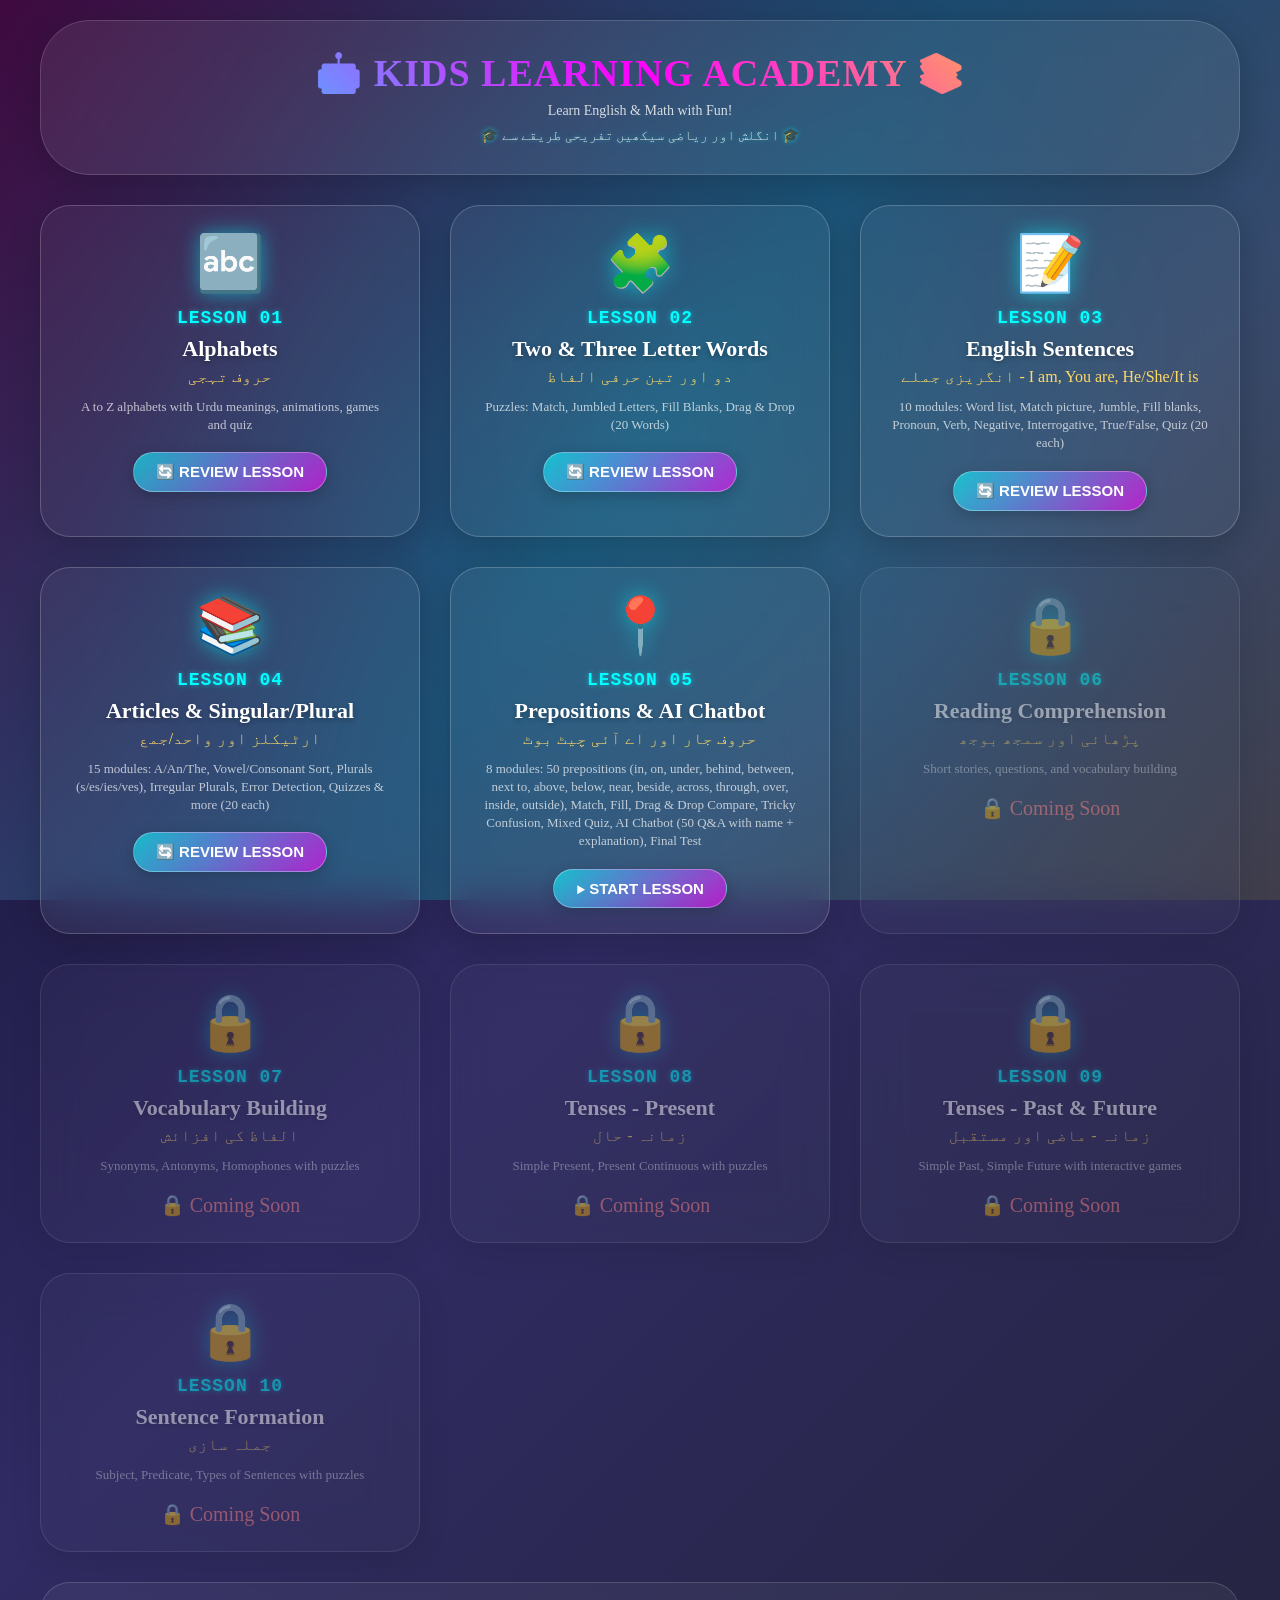
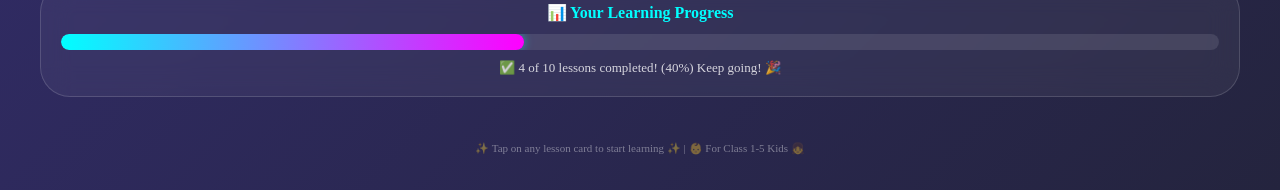
==== commit a672e445: "New changes" ====
--- a/index.html
+++ b/index.html
@@ -389,14 +389,14 @@
                 <button class="play-btn">▶ START LESSON</button>
             </div>
 
-            <!-- Lesson 5 Card (Coming Soon - Locked) -->
-            <div class="lesson-card locked" data-lesson="5" data-url="#">
-                <div class="lesson-icon">🔒</div>
+            <!-- Lesson 5 Card -->
+            <div class="lesson-card" data-lesson="5" data-url="lecture-5/lesson_5.html">
+                <div class="lesson-icon">📍</div>
                 <div class="lesson-number">LESSON 05</div>
-                <div class="lesson-title">Basic Grammar - Part 2</div>
-                <div class="lesson-title-urdu">بنیادی گرامر - حصہ دوم</div>
-                <div class="lesson-desc">Prepositions, Conjunctions, and more coming soon!</div>
-                <div class="lock-icon">🔒 Coming Soon</div>
+                <div class="lesson-title">Prepositions & AI Chatbot</div>
+                <div class="lesson-title-urdu">حروف جار اور اے آئی چیٹ بوٹ</div>
+                <div class="lesson-desc">8 modules: 50 prepositions (in, on, under, behind, between, next to, above, below, near, beside, across, through, over, inside, outside), Match, Fill, Drag & Drop Compare, Tricky Confusion, Mixed Quiz, AI Chatbot (50 Q&A with name + explanation), Final Test</div>
+                <button class="play-btn">▶ START LESSON</button>
             </div>
 
             <!-- Lesson 6 Card (Coming Soon - Locked) -->
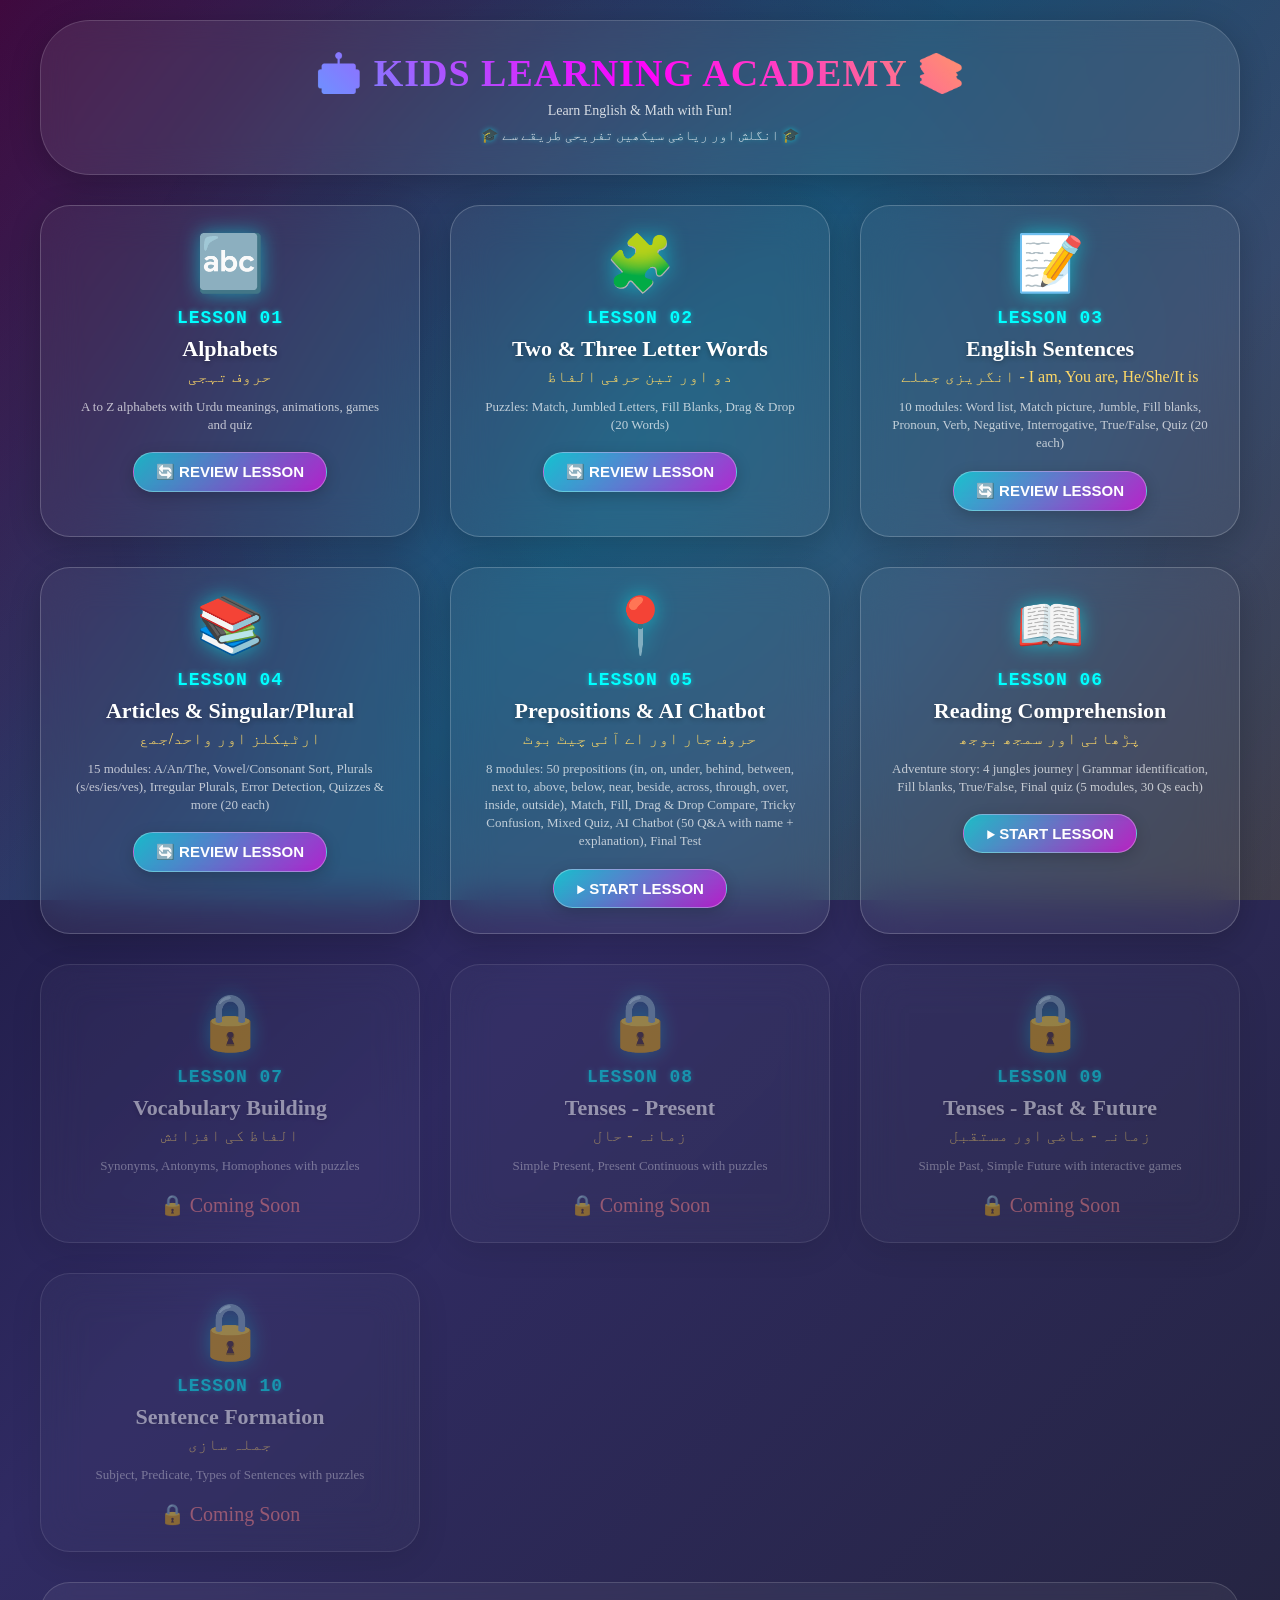
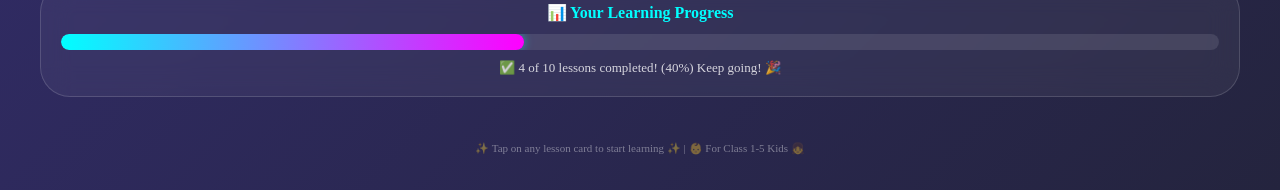
==== commit 9848dfb8: "new commited" ====
--- a/index.html
+++ b/index.html
@@ -399,14 +399,14 @@
                 <button class="play-btn">▶ START LESSON</button>
             </div>
 
-            <!-- Lesson 6 Card (Coming Soon - Locked) -->
-            <div class="lesson-card locked" data-lesson="6" data-url="#">
-                <div class="lesson-icon">🔒</div>
+            <!-- Lesson 6 Card -->
+            <div class="lesson-card" data-lesson="6" data-url="lecture-6/lesson_6.html">
+                <div class="lesson-icon">📖</div>
                 <div class="lesson-number">LESSON 06</div>
                 <div class="lesson-title">Reading Comprehension</div>
                 <div class="lesson-title-urdu">پڑھائی اور سمجھ بوجھ</div>
-                <div class="lesson-desc">Short stories, questions, and vocabulary building</div>
-                <div class="lock-icon">🔒 Coming Soon</div>
+                <div class="lesson-desc">Adventure story: 4 jungles journey | Grammar identification, Fill blanks, True/False, Final quiz (5 modules, 30 Qs each)</div>
+                <button class="play-btn">▶ START LESSON</button>
             </div>
 
             <!-- Lesson 7 Card (Coming Soon - Locked) -->
